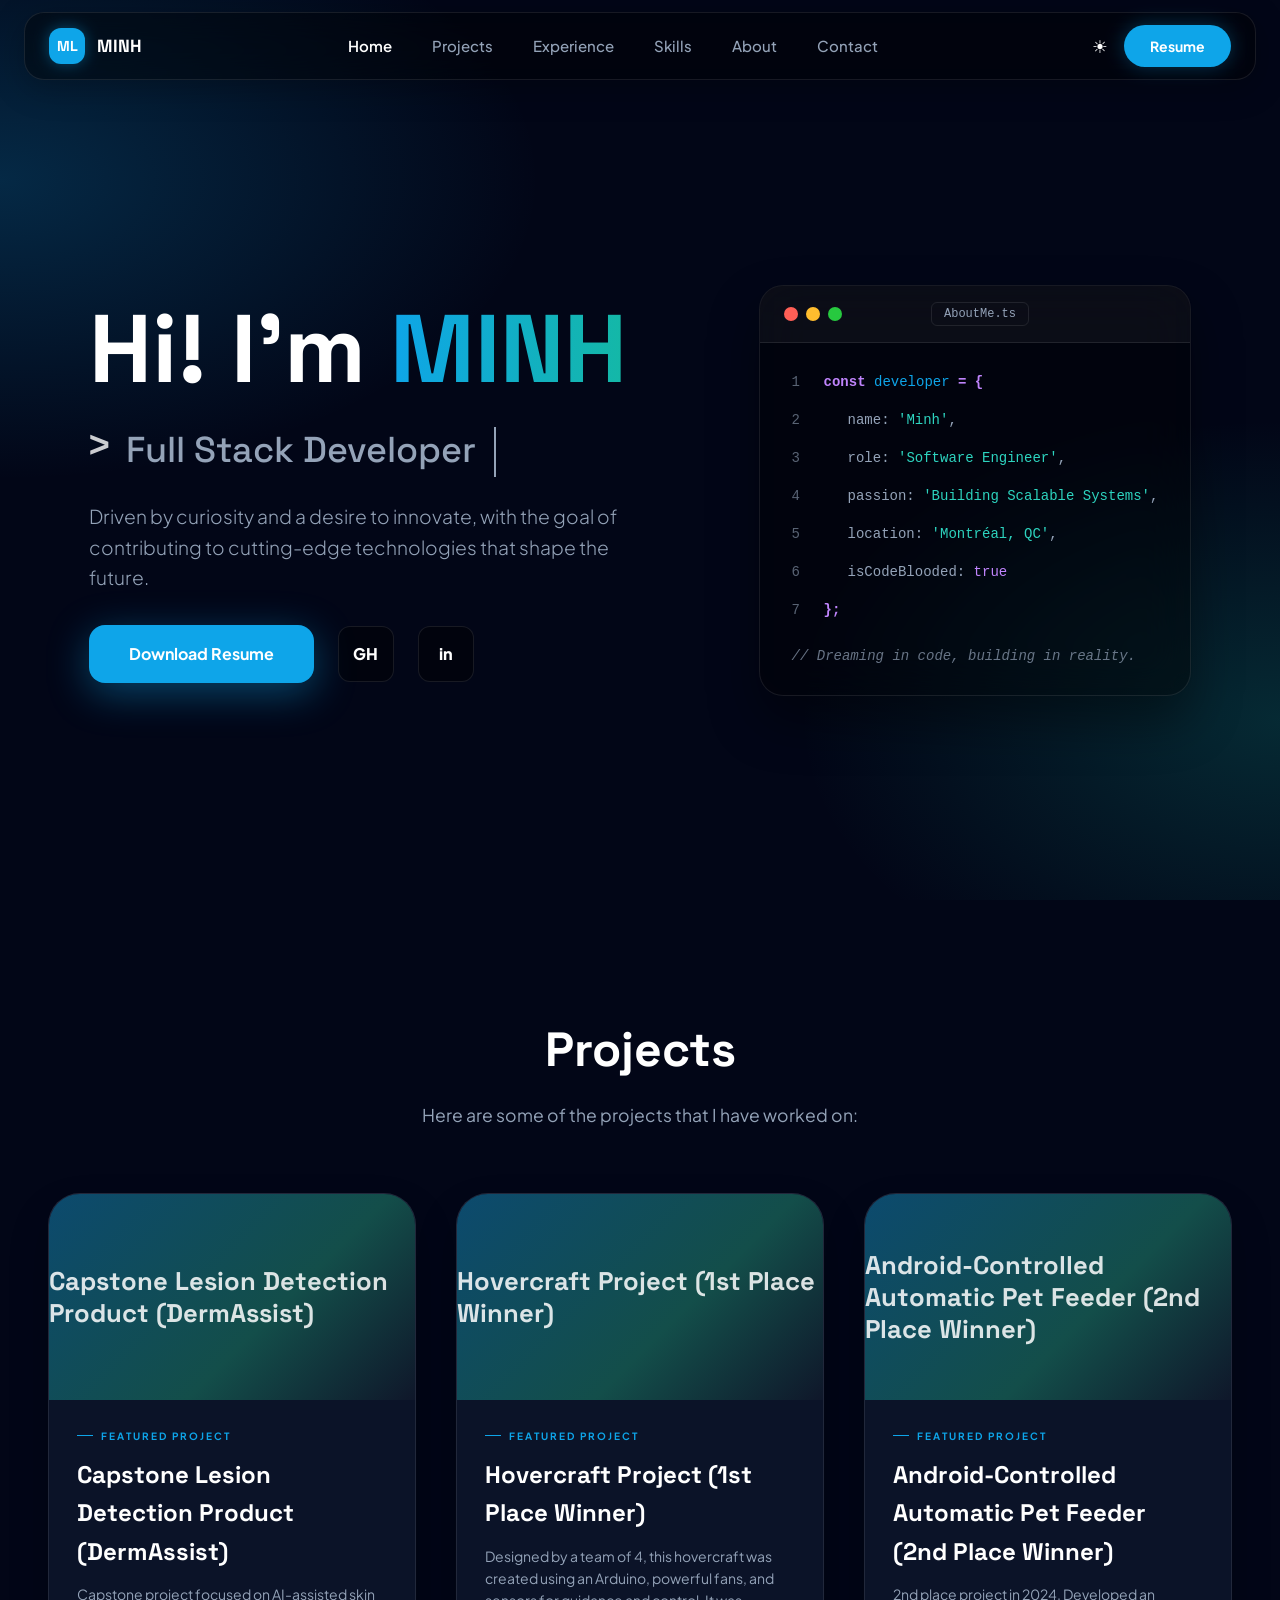
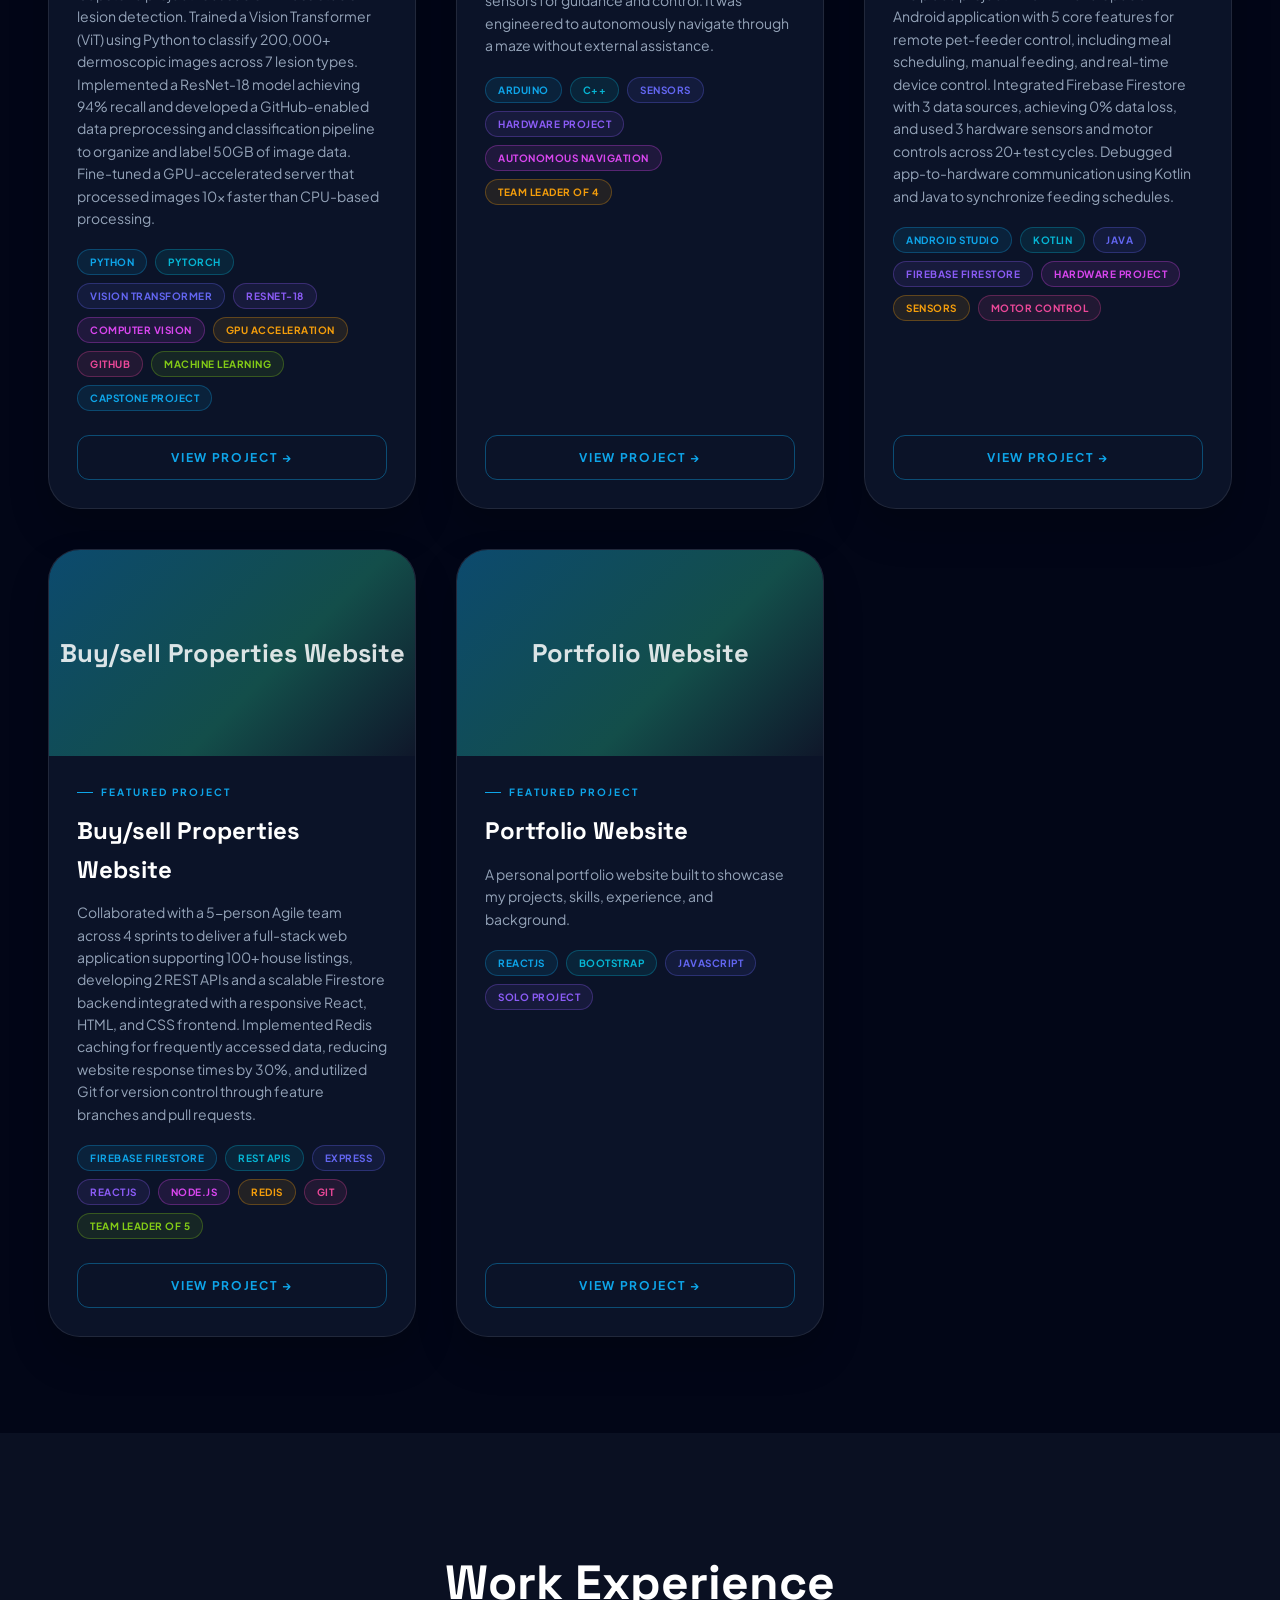
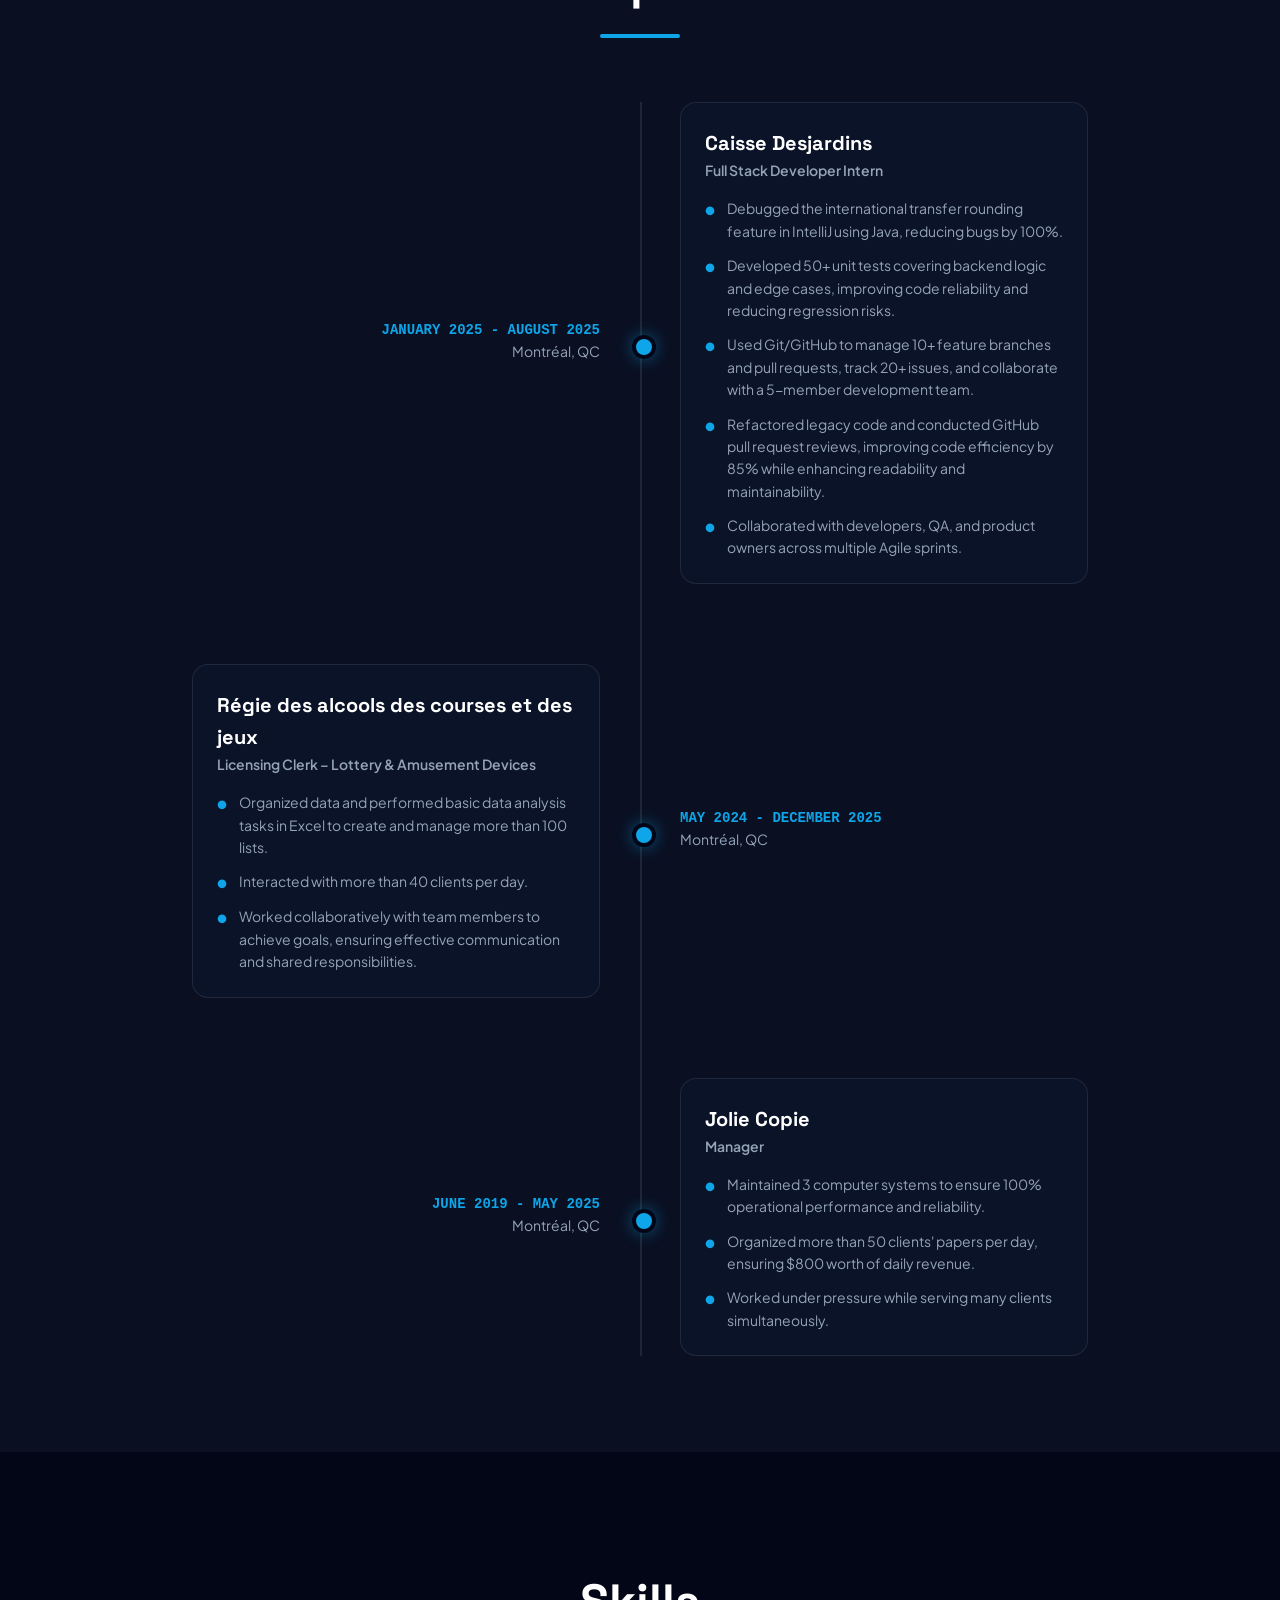
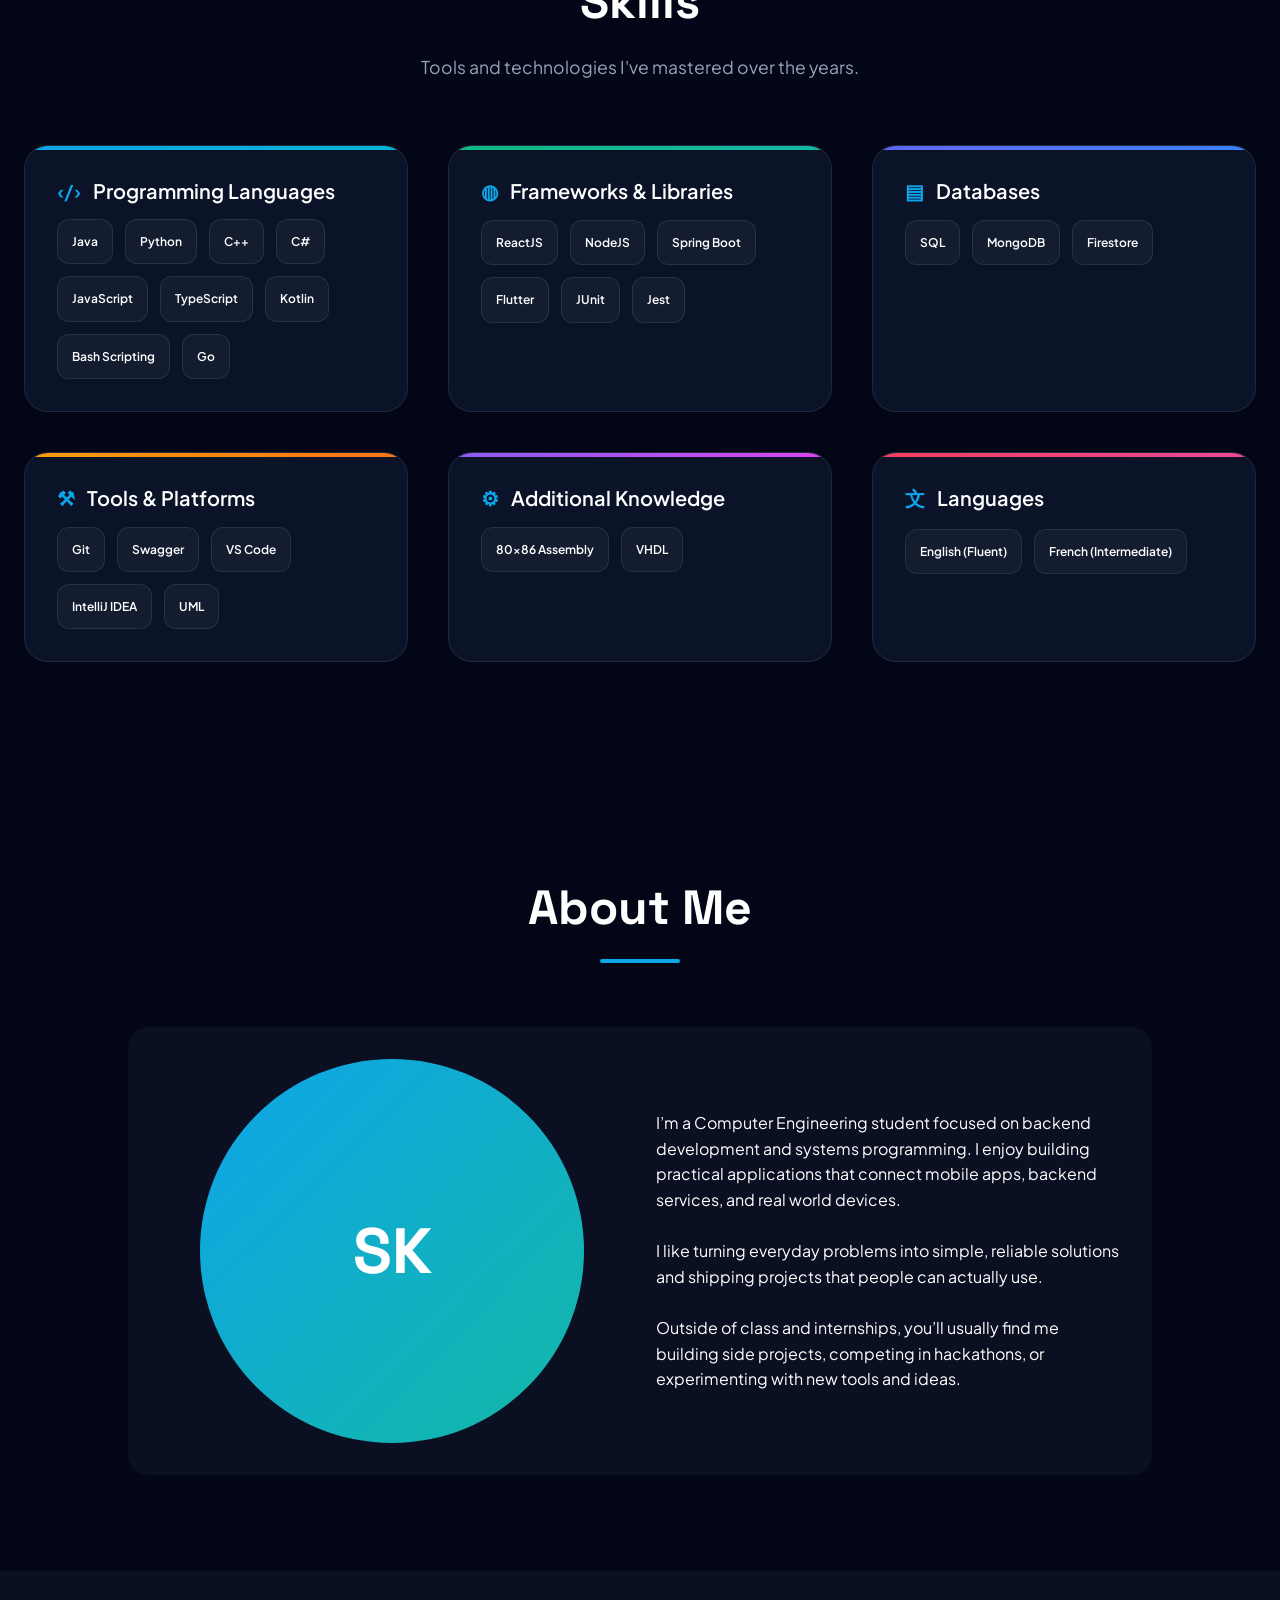
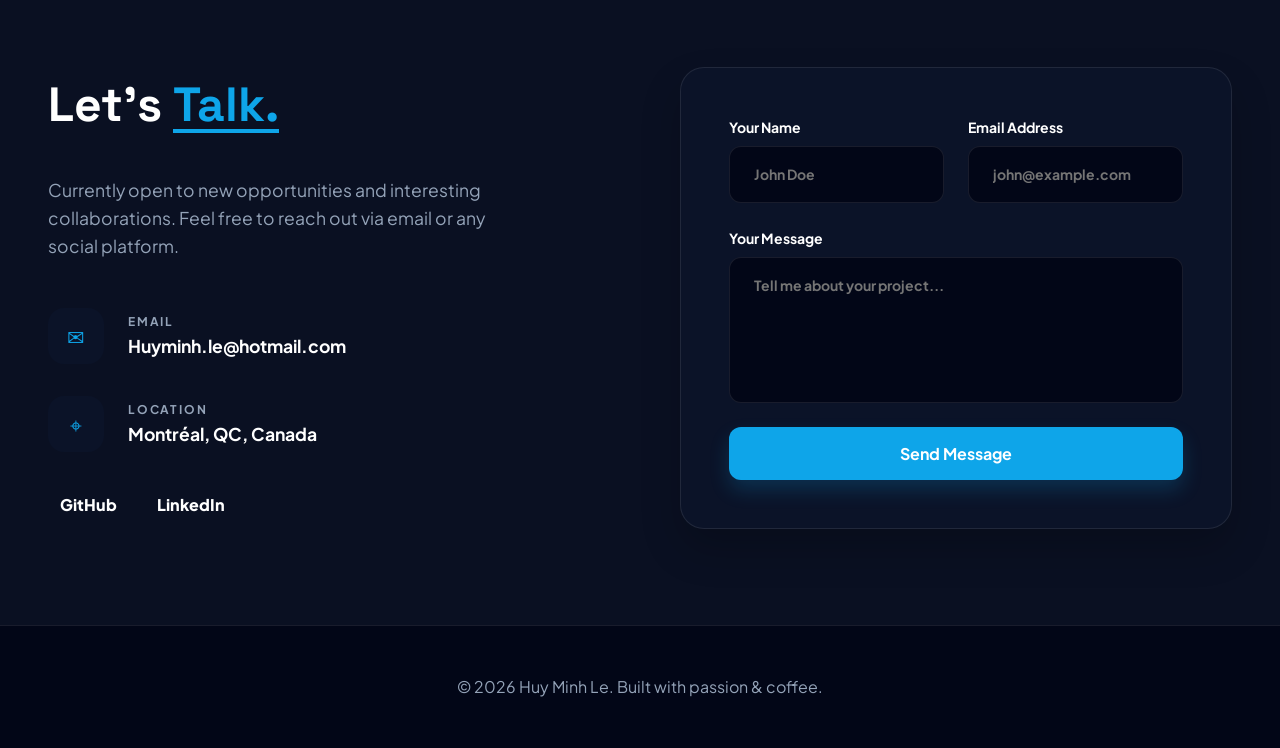
==== Minh_portfolio.html @ 2e0e3939 "real" ====
<!DOCTYPE html>
<html lang="en" class="dark">
<head>
    <meta charset="utf-8">
    <meta name="viewport" content="width=device-width, initial-scale=1">
    <meta name="theme-color" content="#000000">
    <meta name="description" content="Huy Minh Le's portfolio showcasing expertise in ReactJS, cloud applications, and innovative software projects.">
    <title>Huy Minh Le</title>

    <link rel="preconnect" href="https://fonts.googleapis.com">
    <link rel="preconnect" href="https://fonts.gstatic.com" crossorigin>
    <link
        rel="stylesheet"
        href="https://fonts.googleapis.com/css2?family=Plus+Jakarta+Sans:wght@300;400;500;600;700;800&family=Space+Grotesk:wght@500;700&display=swap"
    >

    <link rel="stylesheet" href="css/style.css">
</head>

<body>

    <!-- ==================== NAVIGATION ==================== -->
    <nav>
        <div class="nb">
            <div class="nr">
                <a href="#home" class="logo">
                    <i>ML</i>
                    <span>MINH</span>
                </a>

                <div class="links" id="lk"></div>

                <div class="nrr">
                    <button class="ib" id="th" aria-label="Toggle Theme">☀</button>
                    <a class="pill" href="#">Resume</a>
                    <button class="ib" id="burger" aria-label="Menu">☰</button>
                </div>
            </div>

            <div id="mm"></div>
        </div>
    </nav>

    <!-- ==================== HOME ==================== -->
    <section id="home">
        <div class="wrap hg">
            <div>
                <h1>
                    Hi! I'm <span class="gt">MINH</span>
                </h1>

                <div class="typ">
                    <b>&gt;</b>
                    <span id="ty"></span>
                    <span class="cur"></span>
                </div>

                <p class="lead">
                    Driven by curiosity and a desire to innovate, with the goal of
                    contributing to cutting-edge technologies that shape the future.
                </p>

                <div class="acts">
                    <a class="btn" href="#">Download Resume</a>

                    <div class="so">
                        <a
                            href="https://github.com/minhking22"
                            target="_blank"
                            rel="noopener noreferrer"
                            aria-label="GitHub"
                        >GH</a>

                        <a
                            href="www.linkedin.com/in/minh-le-22b418262"
                            target="_blank"
                            rel="noopener noreferrer"
                            aria-label="LinkedIn"
                        >in</a>
                    </div>
                </div>
            </div>

            <div class="code">
                <div class="ch">
                    <div class="dots">
                        <i></i>
                        <i></i>
                        <i></i>
                    </div>

                    <span class="fn">AboutMe.ts</span>
                    <span class="ch-spacer"></span>
                </div>

                <div class="cb">
                    <div class="ln">
                        <s>1</s>
                        <span>
                            <span class="k">const</span>
                            <span class="v">developer</span>
                            <span class="k">= {</span>
                        </span>
                    </div>

                    <div class="ln">
                        <s>2</s>
                        <span class="indent">
                            name: <span class="s">'Minh'</span>,
                        </span>
                    </div>

                    <div class="ln">
                        <s>3</s>
                        <span class="indent">
                            role: <span class="s">'Software Engineer'</span>,
                        </span>
                    </div>

                    <div class="ln">
                        <s>4</s>
                        <span class="indent">
                            passion: <span class="s">'Building Scalable Systems'</span>,
                        </span>
                    </div>

                    <div class="ln">
                        <s>5</s>
                        <span class="indent">
                            location: <span class="s">'Montréal, QC'</span>,
                        </span>
                    </div>

                    <div class="ln">
                        <s>6</s>
                        <span class="indent">
                            isCodeBlooded:
                            <span class="k regular">true</span>
                        </span>
                    </div>

                    <div class="ln">
                        <s>7</s>
                        <span class="k">};</span>
                    </div>

                    <div class="code-comment">
                        // Dreaming in code, building in reality.
                    </div>
                </div>
            </div>
        </div>
    </section>

    <!-- ==================== PROJECTS ==================== -->
    <section id="projects">
    <div class="wrap projects-wrap">
        <div class="hd">
            <h2>Projects</h2>
            <p>
                Here are some of the projects that I have worked on:
            </p>
        </div>

        <div class="grid3" id="feat"></div>
    </div>
</section>

    <!-- ==================== EXPERIENCE ==================== -->
    <section id="experience">
        <div class="experience-wrap">
            <div class="hd">
                <h2>Work Experience</h2>
                <div class="bar"></div>
            </div>

            <div class="tl" id="tl"></div>
        </div>
    </section>

    <!-- ==================== SKILLS ==================== -->
    <section id="skills">
        <div class="hd">
            <h2>Skills</h2>
            <p>Tools and technologies I've mastered over the years.</p>
        </div>

        <div class="sg" id="sg"></div>
    </section>

    <!-- ==================== ABOUT ==================== -->
    <section id="about" class="about-section">
        <div class="hd about-heading">
            <h2>About Me</h2>
            <div class="bar"></div>
        </div>

        <div class="ab">
            <div class="ph">
                <div>SK</div>
            </div>

            <p>
                I’m a Computer Engineering student focused on backend development
                and systems programming. I enjoy building practical applications
                that connect mobile apps, backend services, and real world devices.
                <br><br>
                I like turning everyday problems into simple, reliable solutions
                and shipping projects that people can actually use.
                <br><br>
                Outside of class and internships, you’ll usually find me building
                side projects, competing in hackathons, or experimenting with new
                tools and ideas.
            </p>
        </div>
    </section>

    <!-- ==================== CONTACT ==================== -->
    <section id="contact">
        <div class="wrap cg">
            <div>
                <h2>Let's <u>Talk.</u></h2>

                <p class="contact-intro">
                    Currently open to new opportunities and interesting collaborations.
                    Feel free to reach out via email or any social platform.
                </p>

                <div class="ci">
                    <i>✉</i>
                    <div>
                        <small>Email</small>
                        <b>Huyminh.le@hotmail.com</b>
                    </div>
                </div>

                <div class="ci">
                    <i>⌖</i>
                    <div>
                        <small>Location</small>
                        <b>Montréal, QC, Canada</b>
                    </div>
                </div>

                <div class="social-text">
                    <a
                        href="https://github.com/minhking22"
                        target="_blank"
                        rel="noopener noreferrer"
                    >GitHub</a>

                    <a
                        href="https://www.linkedin.com/in/minh-le-22b418262"
                        target="_blank"
                        rel="noopener noreferrer"
                    >LinkedIn</a>
                </div>
            </div>

            <form id="contact-form">
                <div class="fr">
                    <label>
                        Your Name
                        <input required placeholder="John Doe">
                    </label>

                    <label>
                        Email Address
                        <input
                            type="email"
                            required
                            placeholder="john@example.com"
                        >
                    </label>
                </div>

                <label>
                    Your Message
                    <textarea
                        rows="5"
                        required
                        placeholder="Tell me about your project..."
                    ></textarea>
                </label>

                <button type="submit">Send Message</button>
            </form>
        </div>
    </section>

    <!-- ==================== FOOTER ==================== -->
    <footer>
        © 2026 Huy Minh Le. Built with passion &amp; coffee.
    </footer>

    <script src="js/script.js"></script>
</body>
</html>
---- css/style.css ----
:root {
    --bg: #f8fafc;
    --card: #ffffff;
    --alt: #f1f5f9;
    --fg: #0f172a;
    --mut: #475569;
    --line: rgba(15, 23, 42, 0.1);
    --p: #0ea5e9;
    --ph: #0284c7;
    --t: #14b8a6;
    --glass: rgba(255, 255, 255, 0.7);
}

.dark {
    --bg: #020617;
    --card: #0b1328;
    --alt: #0a1022;
    --fg: #ffffff;
    --mut: #94a3b8;
    --line: rgba(255, 255, 255, 0.09);
    --glass: rgba(0, 0, 0, 0.4);
}

/* ==================== GLOBAL ==================== */

* {
    box-sizing: border-box;
}

html {
    scroll-behavior: smooth;
}

body {
    margin: 0;
    background: var(--bg);
    color: var(--fg);
    font-family: "Plus Jakarta Sans", system-ui, sans-serif;
    line-height: 1.6;
}

a {
    color: inherit;
    text-decoration: none;
}

h1,
h2,
h3 {
    font-family: "Space Grotesk", sans-serif;
    margin: 0;
}

button,
input,
textarea {
    font-family: inherit;
}

.mono {
    font-family: ui-monospace, Menlo, monospace;
}

.wrap {
    max-width: 1280px;
    margin: 0 auto;
    padding: 0 24px;
}

/* ==================== NAVIGATION ==================== */

nav {
    position: fixed;
    top: 0;
    left: 0;
    right: 0;
    z-index: 50;
    padding: 12px 24px;
}

.nb {
    max-width: 1280px;
    margin: auto;
    background: var(--glass);
    backdrop-filter: blur(16px);
    border: 1px solid var(--line);
    border-radius: 20px;
    box-shadow: 0 8px 32px rgba(0, 0, 0, 0.25);
}

.nr {
    display: flex;
    align-items: center;
    justify-content: space-between;
    padding: 12px 24px;
}

.logo {
    display: flex;
    align-items: center;
    gap: 12px;
    font: 700 1.1rem "Space Grotesk";
}

.logo i {
    width: 36px;
    height: 36px;
    border-radius: 12px;
    background: var(--p);
    display: grid;
    place-items: center;
    color: #fff;
    font-style: normal;
    font-size: 0.9rem;
    box-shadow: 0 0 15px rgba(14, 165, 233, 0.4);
}

.links {
    display: flex;
    gap: 40px;
}

.links a {
    color: var(--mut);
    font-size: 15px;
    font-weight: 500;
    text-transform: capitalize;
    transition: 0.3s;
}

.links a:hover,
.links a.on {
    color: var(--fg);
}

.links a.on {
    font-weight: 600;
}

.nrr {
    display: flex;
    align-items: center;
    gap: 8px;
}

.ib {
    background: none;
    border: 0;
    color: var(--fg);
    font-size: 1.1rem;
    cursor: pointer;
    padding: 8px;
}

.pill {
    background: var(--p);
    color: #fff;
    padding: 10px 26px;
    border-radius: 99px;
    font-weight: 700;
    font-size: 14px;
    box-shadow: 0 0 20px rgba(14, 165, 233, 0.3);
    transition: 0.3s;
}

.pill:hover {
    background: var(--ph);
}

#burger {
    display: none;
}

#mm {
    display: none;
    flex-direction: column;
    align-items: center;
    gap: 20px;
    padding: 20px;
    border-top: 1px solid var(--line);
}

#mm.open {
    display: flex;
}

#mm a {
    color: var(--mut);
}

/* ==================== HOME ==================== */

#home {
    min-height: 100vh;
    display: flex;
    align-items: center;
    position: relative;
    overflow: hidden;
    padding: 0 24px;
    background:
        radial-gradient(
            900px 500px at 0% 20%,
            rgba(14, 165, 233, 0.22),
            transparent 60%
        ),
        radial-gradient(
            800px 500px at 100% 80%,
            rgba(20, 184, 166, 0.2),
            transparent 60%
        );
}

.hg {
    display: grid;
    grid-template-columns: 7fr 5fr;
    gap: 64px;
    align-items: center;
    padding-top: 80px;
}

h1 {
    font-size: clamp(3.5rem, 8vw, 6rem);
    font-weight: 800;
    line-height: 1.1;
    margin-bottom: 24px;
}

.gt {
    background: linear-gradient(90deg, #0ea5e9, #14b8a6);
    -webkit-background-clip: text;
    background-clip: text;
    color: transparent;
}

.typ {
    font: 500 clamp(1.5rem, 3.5vw, 2.25rem) "Space Grotesk";
    color: var(--mut);
    display: flex;
    gap: 16px;
    min-height: 50px;
}

.typ b {
    color: var(--fg);
    opacity: 0.8;
    font-family: ui-monospace, monospace;
}

.cur {
    border-right: 2px solid var(--mut);
    margin-left: 2px;
    animation: bl 1s steps(1) infinite;
}

@keyframes bl {
    50% {
        border-color: transparent;
    }
}

.lead {
    font-size: 1.2rem;
    font-weight: 300;
    color: var(--mut);
    max-width: 36rem;
    margin: 24px 0 32px;
}

.acts {
    display: flex;
    align-items: center;
    flex-wrap: wrap;
    gap: 24px;
}

.btn {
    background: var(--p);
    color: #fff;
    padding: 16px 40px;
    border-radius: 16px;
    font-weight: 700;
    box-shadow: 0 10px 40px rgba(14, 165, 233, 0.4);
    transition: 0.3s;
}

.btn:hover {
    transform: translateY(-4px);
}

.so {
    display: flex;
    gap: 24px;
}

.so a {
    width: 56px;
    height: 56px;
    display: grid;
    place-items: center;
    border: 1px solid var(--line);
    background: var(--glass);
    border-radius: 12px;
    font-weight: 800;
    transition: 0.3s;
}

.so a:hover {
    background: rgba(14, 165, 233, 0.25);
    transform: scale(1.1);
}

/* ==================== CODE CARD ==================== */

.code {
    border: 1px solid var(--line);
    border-radius: 24px;
    background: var(--glass);
    backdrop-filter: blur(24px);
    overflow: hidden;
    animation: fl 6s ease-in-out infinite;
    box-shadow: 0 25px 50px rgba(0, 0, 0, 0.4);
}

@keyframes fl {
    50% {
        transform: translateY(-14px);
    }
}

.ch {
    display: flex;
    align-items: center;
    justify-content: space-between;
    padding: 16px 24px;
    border-bottom: 1px solid var(--line);
    background: rgba(255, 255, 255, 0.04);
}

.dots {
    display: flex;
    gap: 8px;
}

.dots i {
    width: 14px;
    height: 14px;
    border-radius: 50%;
}

.dots i:nth-child(1) {
    background: #ff5f56;
}

.dots i:nth-child(2) {
    background: #ffbd2e;
}

.dots i:nth-child(3) {
    background: #27c93f;
}

.fn {
    font: 12px ui-monospace, monospace;
    color: var(--mut);
    padding: 4px 12px;
    border: 1px solid var(--line);
    border-radius: 6px;
}

.ch-spacer {
    width: 48px;
}

.cb {
    padding: 32px;
    font: 14px/1 ui-monospace, Menlo, monospace;
}

.ln {
    display: flex;
    gap: 16px;
    margin-bottom: 24px;
    color: var(--mut);
}

.ln s {
    width: 16px;
    text-decoration: none;
    opacity: 0.6;
}

.indent {
    padding-left: 24px;
}

.k {
    color: #c084fc;
    font-weight: 700;
}

.k.regular {
    font-weight: 400;
}

.s {
    color: #2dd4bf;
}

.v {
    color: var(--p);
}

.code-comment {
    margin-top: 32px;
    font-style: italic;
    color: var(--mut);
    opacity: 0.7;
}

/* ==================== SECTIONS ==================== */

section {
    padding: 96px 24px;
}

.hd {
    text-align: center;
    margin-bottom: 64px;
}

.hd h2 {
    font-size: clamp(2.2rem, 5vw, 3rem);
    font-weight: 800;
    padding-top: 16px;
    margin-bottom: 12px;
}

.hd p {
    color: var(--mut);
    font-size: 1.1rem;
    max-width: 42rem;
    margin: auto;
}

.bar {
    width: 80px;
    height: 4px;
    background: var(--p);
    border-radius: 9px;
    margin: auto;
}

/* ==================== PROJECTS ==================== */

.projects-wrap {
    max-width: none;
}

.grid3 {
    display: grid;
    grid-template-columns: repeat(3, 1fr);
    gap: 40px;
}

.pc {
    display: flex;
    flex-direction: column;
    border: 1px solid var(--line);
    border-radius: 2rem;
    overflow: hidden;
    background: var(--card);
    box-shadow: 0 20px 40px rgba(0, 0, 0, 0.2);
    transition: 0.3s;
}

.pc:hover {
    transform: translateY(-8px);
    border-color: rgba(14, 165, 233, 0.5);
}

.pi {
    aspect-ratio: 16 / 9;
    display: grid;
    place-items: center;
    font: 700 1.6rem "Space Grotesk";
    color: rgba(255, 255, 255, 0.85);
    background: linear-gradient(
        135deg,
        #0c4a6e,
        #134e4a 60%,
        #0f172a
    );
}

.pb {
    padding: 28px;
    display: flex;
    flex-direction: column;
    flex: 1;
}

.fe {
    display: flex;
    align-items: center;
    gap: 8px;
    font-size: 10px;
    font-weight: 700;
    letter-spacing: 0.2em;
    text-transform: uppercase;
    color: var(--p);
    margin-bottom: 12px;
}

.fe::before {
    content: "";
    width: 16px;
    height: 1px;
    background: var(--p);
}

.pc h3 {
    font-size: 1.5rem;
    font-weight: 700;
    margin-bottom: 12px;
    transition: 0.3s;
}

.pc:hover h3 {
    color: var(--p);
}

.pc p {
    margin: 0;
    color: var(--mut);
    font-size: 0.875rem;
}

.tags {
    display: flex;
    flex-wrap: wrap;
    gap: 8px;
    padding-top: 20px;
}

.tg {
    padding: 4px 12px;
    font-size: 10px;
    font-weight: 700;
    text-transform: uppercase;
    letter-spacing: 0.05em;
    border-radius: 99px;
    border: 1px solid rgba(var(--c), 0.3);
    background: rgba(var(--c), 0.1);
    color: rgb(var(--c));
}

.vp {
    margin-top: auto;
}

.vp a {
    display: block;
    text-align: center;
    margin-top: 24px;
    padding: 12px;
    border: 1px solid rgba(14, 165, 233, 0.4);
    border-radius: 12px;
    color: var(--p);
    font-size: 12px;
    font-weight: 700;
    letter-spacing: 0.14em;
    text-transform: uppercase;
    transition: 0.3s;
}

.vp a:hover {
    background: rgba(14, 165, 233, 0.1);
    box-shadow: 0 0 18px rgba(14, 165, 233, 0.22);
}

.add {
    margin: 64px auto 0;
    max-width: 1240px;
    padding: 48px 32px;
    border: 1px solid var(--line);
    border-radius: 24px;
    background: var(--alt);
}

.add > p {
    font-size: 12px;
    font-weight: 700;
    letter-spacing: 0.2em;
    text-transform: uppercase;
    color: var(--mut);
    margin: 0 0 24px;
}

.add .grid3 {
    gap: 20px;
}

.add .pi {
    aspect-ratio: 4 / 3;
    font-size: 1.1rem;
}

.add .pb {
    padding: 20px;
}

.add .pc h3 {
    font-size: 1.25rem;
}

.add .tags {
    padding-top: 16px;
}

/* ==================== EXPERIENCE ==================== */

#experience {
    background: var(--alt);
}

.experience-wrap {
    max-width: 896px;
    margin: auto;
}

.tl {
    position: relative;
    max-width: 896px;
    margin: auto;
}

.tl::before {
    content: "";
    position: absolute;
    left: 50%;
    top: 0;
    bottom: 0;
    width: 2px;
    background: var(--line);
}

.it {
    position: relative;
    display: grid;
    grid-template-columns: 1fr 1fr;
    gap: 80px;
    align-items: center;
    margin-bottom: 80px;
}

.it:last-child {
    margin-bottom: 0;
}

.it:nth-child(even) .dt {
    order: 2;
    text-align: left;
}

.it .dt {
    text-align: right;
}

.it::before {
    content: "";
    position: absolute;
    left: 50%;
    top: 50%;
    width: 16px;
    height: 16px;
    margin: -8px;
    border-radius: 50%;
    background: var(--p);
    border: 4px solid var(--bg);
    box-shadow: 0 0 15px rgba(14, 165, 233, 0.45);
    z-index: 2;
}

.dt b {
    display: block;
    font: 700 0.875rem ui-monospace, monospace;
    color: var(--p);
    text-transform: uppercase;
}

.dt span {
    color: var(--mut);
    font-size: 0.875rem;
}

.jc {
    padding: 24px;
    border: 1px solid var(--line);
    border-radius: 16px;
    background: var(--card);
    transition: 0.3s;
}

.jc:hover {
    border-color: rgba(14, 165, 233, 0.4);
}

.jc h3 {
    font-size: 1.25rem;
    font-weight: 700;
}

.jc em {
    display: block;
    font-style: normal;
    color: var(--mut);
    font-weight: 600;
    font-size: 0.875rem;
    margin-bottom: 16px;
}

.jc ul {
    list-style: none;
    padding: 0;
    margin: 0;
    display: grid;
    gap: 12px;
    color: var(--mut);
    font-size: 0.875rem;
}

.jc li {
    display: flex;
    gap: 12px;
}

.jc li::before {
    content: "●";
    color: var(--p);
    font-size: 0.7rem;
    margin-top: 5px;
}

/* ==================== SKILLS ==================== */

.sg {
    max-width: 1280px;
    margin: auto;
    display: grid;
    grid-template-columns: repeat(3, 1fr);
    gap: 40px;
}

.sk {
    position: relative;
    overflow: hidden;
    padding: 32px;
    border: 1px solid var(--line);
    border-radius: 24px;
    background: var(--card);
    transition: 0.3s;
}

.sk:hover {
    transform: scale(1.03);
    border-color: rgba(14, 165, 233, 0.4);
    box-shadow: 0 14px 34px rgba(14, 165, 233, 0.25);
}

.sk::before {
    content: "";
    position: absolute;
    left: 0;
    top: 0;
    height: 4px;
    width: 100%;
    background: linear-gradient(90deg, var(--a), var(--b));
}

.sk h3 {
    font: 600 1.25rem "Plus Jakarta Sans";
    margin-bottom: 16px;
    color: var(--fg);
}

.sk h3 i {
    color: var(--p);
    font-style: normal;
    margin-right: 8px;
}

.ch2 {
    display: flex;
    flex-wrap: wrap;
    gap: 12px;
}

.ch2 span {
    padding: 12px 14px;
    border: 1px solid var(--line);
    border-radius: 12px;
    font-size: 12px;
    font-weight: 600;
    background: rgba(255, 255, 255, 0.04);
}

/* ==================== ABOUT ==================== */

.about-section {
    padding-top: 0;
}

.about-heading {
    margin-top: 96px;
}

.ab {
    display: flex;
    align-items: center;
    gap: 32px;
    max-width: 1024px;
    margin: 0 auto;
    padding: 32px;
    background: var(--alt);
    border-radius: 20px;
}

.ab .ph {
    flex: 1;
    display: grid;
    place-items: center;
}

.ab .ph div {
    width: 100%;
    max-width: 24rem;
    aspect-ratio: 1;
    border-radius: 50%;
    background: linear-gradient(135deg, #0ea5e9, #14b8a6);
    display: grid;
    place-items: center;
    font: 800 4rem "Space Grotesk";
    color: #fff;
}

.ab p {
    flex: 1;
    margin: 0;
}

/* ==================== CONTACT ==================== */

#contact {
    background: var(--alt);
}

.cg {
    display: grid;
    grid-template-columns: 1fr 1fr;
    gap: 80px;
}

.cg h2 {
    font-size: 3rem;
    font-weight: 800;
    margin-bottom: 32px;
}

.cg h2 u {
    color: var(--p);
    text-decoration-thickness: 4px;
    text-underline-offset: 8px;
}

.contact-intro {
    color: var(--mut);
    font-size: 1.1rem;
    max-width: 28rem;
    margin: 0 0 48px;
}

.ci {
    display: flex;
    align-items: center;
    gap: 24px;
    margin-bottom: 32px;
}

.ci i {
    width: 56px;
    height: 56px;
    border-radius: 16px;
    background: var(--card);
    display: grid;
    place-items: center;
    color: var(--p);
    font-style: normal;
    font-size: 1.3rem;
}

.ci small {
    display: block;
    font-size: 12px;
    font-weight: 700;
    color: var(--mut);
    letter-spacing: 0.15em;
    text-transform: uppercase;
}

.ci b {
    font-size: 1.1rem;
}

.social-text {
    display: flex;
    gap: 16px;
}

.social-text a {
    padding: 8px 12px;
    font-weight: 800;
}

.social-text a:hover {
    color: var(--p);
}

/* ==================== CONTACT FORM ==================== */

form {
    padding: 48px;
    border: 1px solid var(--line);
    border-radius: 24px;
    background: var(--card);
    display: grid;
    gap: 24px;
    box-shadow: 0 20px 40px rgba(0, 0, 0, 0.2);
}

.fr {
    display: grid;
    grid-template-columns: 1fr 1fr;
    gap: 24px;
}

label {
    font-size: 0.875rem;
    font-weight: 700;
    display: grid;
    gap: 8px;
}

input,
textarea {
    width: 100%;
    padding: 16px 24px;
    background: var(--bg);
    color: var(--fg);
    border: 1px solid var(--line);
    border-radius: 12px;
    font: inherit;
    outline: none;
    resize: none;
}

input:focus,
textarea:focus {
    box-shadow: 0 0 0 2px var(--p);
}

form button {
    padding: 16px;
    background: var(--p);
    color: #fff;
    border: 0;
    border-radius: 12px;
    font: 700 1rem "Plus Jakarta Sans";
    cursor: pointer;
    box-shadow: 0 10px 20px rgba(14, 165, 233, 0.2);
    transition: 0.3s;
}

form button:hover {
    transform: translateY(-2px);
}

/* ==================== FOOTER ==================== */

footer {
    padding: 48px 24px;
    border-top: 1px solid var(--line);
    text-align: center;
    color: var(--mut);
}

/* ==================== TABLET ==================== */

@media (max-width: 1023px) {
    .hg {
        grid-template-columns: 1fr;
    }

    .code {
        display: none;
    }

    .grid3,
    .sg {
        grid-template-columns: repeat(2, 1fr);
    }

    .cg {
        grid-template-columns: 1fr;
        gap: 48px;
    }
}

/* ==================== MOBILE NAV ==================== */

@media (max-width: 900px) {
    .links {
        display: none;
    }

    #burger {
        display: block;
    }
}

/* ==================== MOBILE ==================== */

@media (max-width: 767px) {
    .grid3,
    .sg {
        grid-template-columns: 1fr;
    }

    .tl {
        padding-left: 32px;
    }

    .tl::before {
        left: 0;
    }

    .it {
        display: block;
    }

    .it::before {
        left: 0;
        margin-left: -39px;
    }

    .it .dt,
    .it:nth-child(even) .dt {
        text-align: left;
        margin-bottom: 12px;
    }

    .ab {
        flex-direction: column;
    }

    .fr {
        grid-template-columns: 1fr;
    }

    form {
        padding: 24px;
    }

    .add {
        padding: 24px 16px;
    }

    .cg h2 {
        font-size: 2.5rem;
    }

    .ci b {
        font-size: 0.95rem;
    }
}
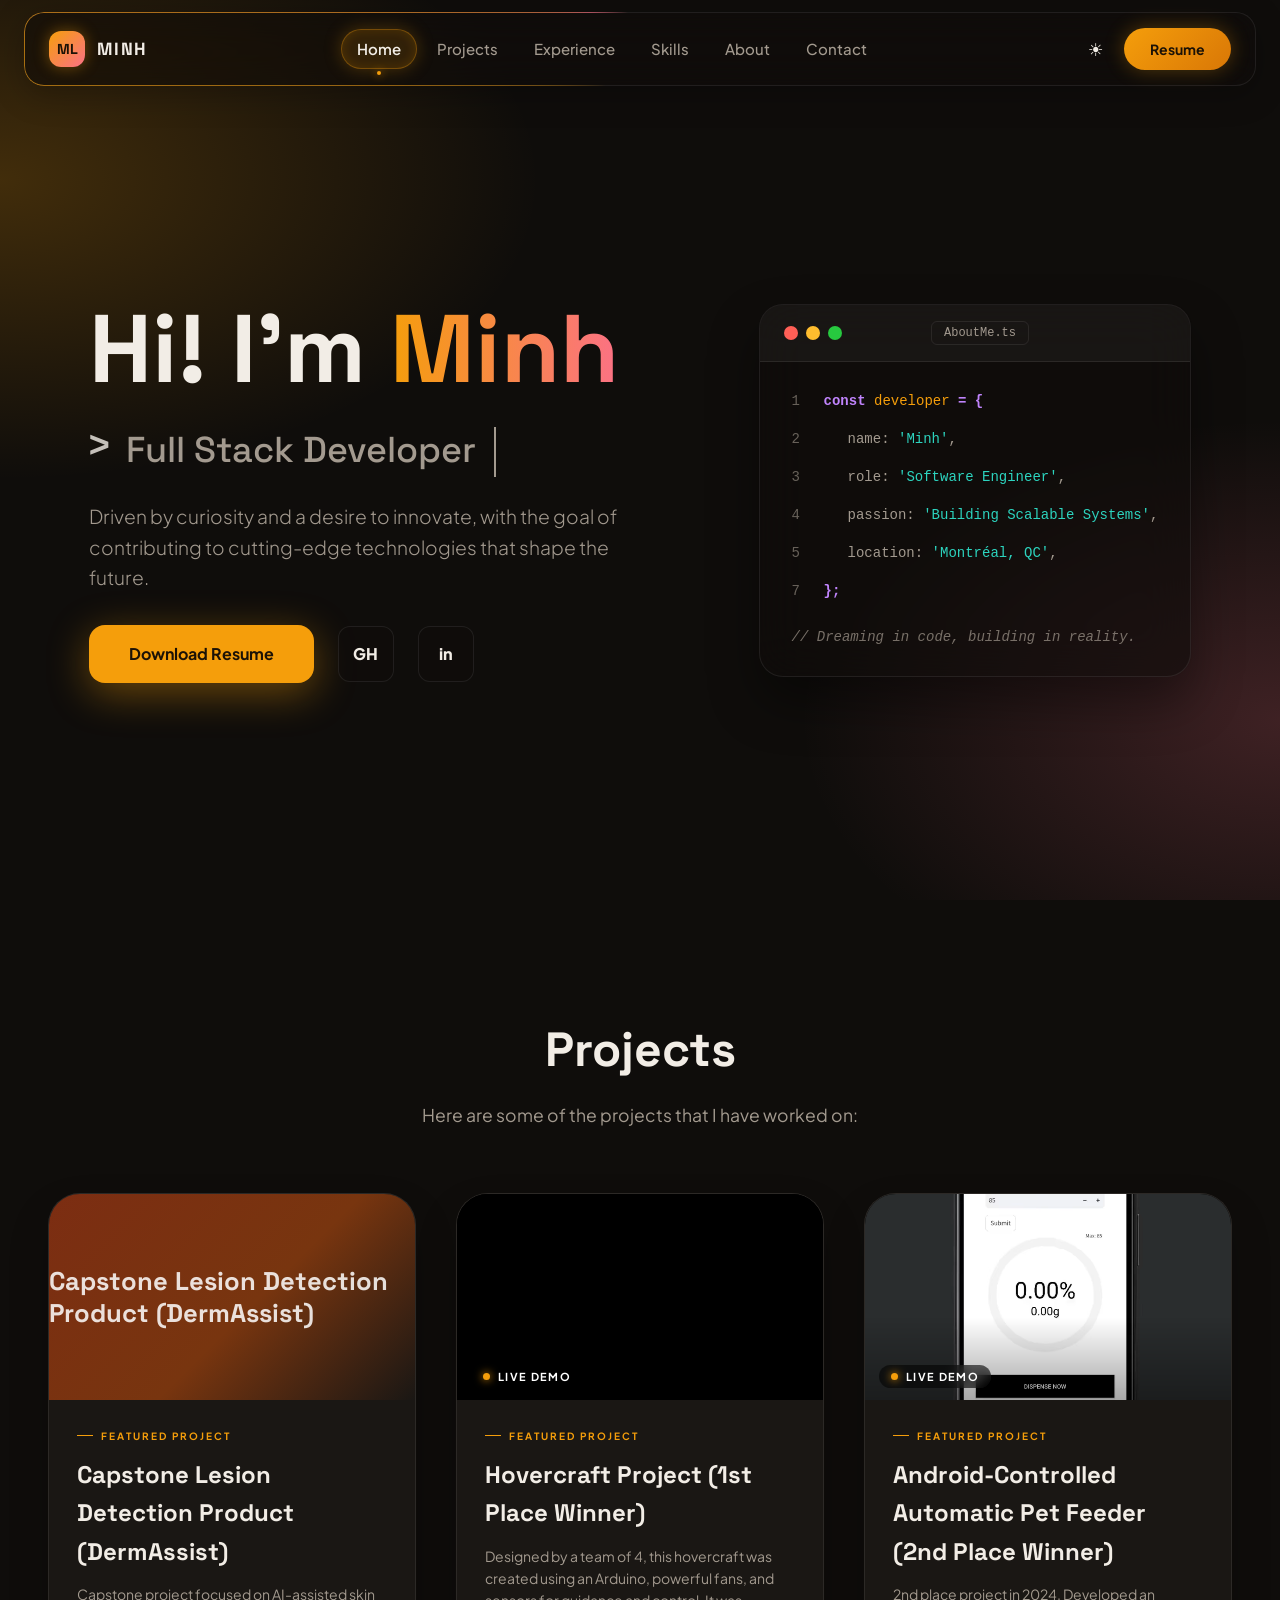
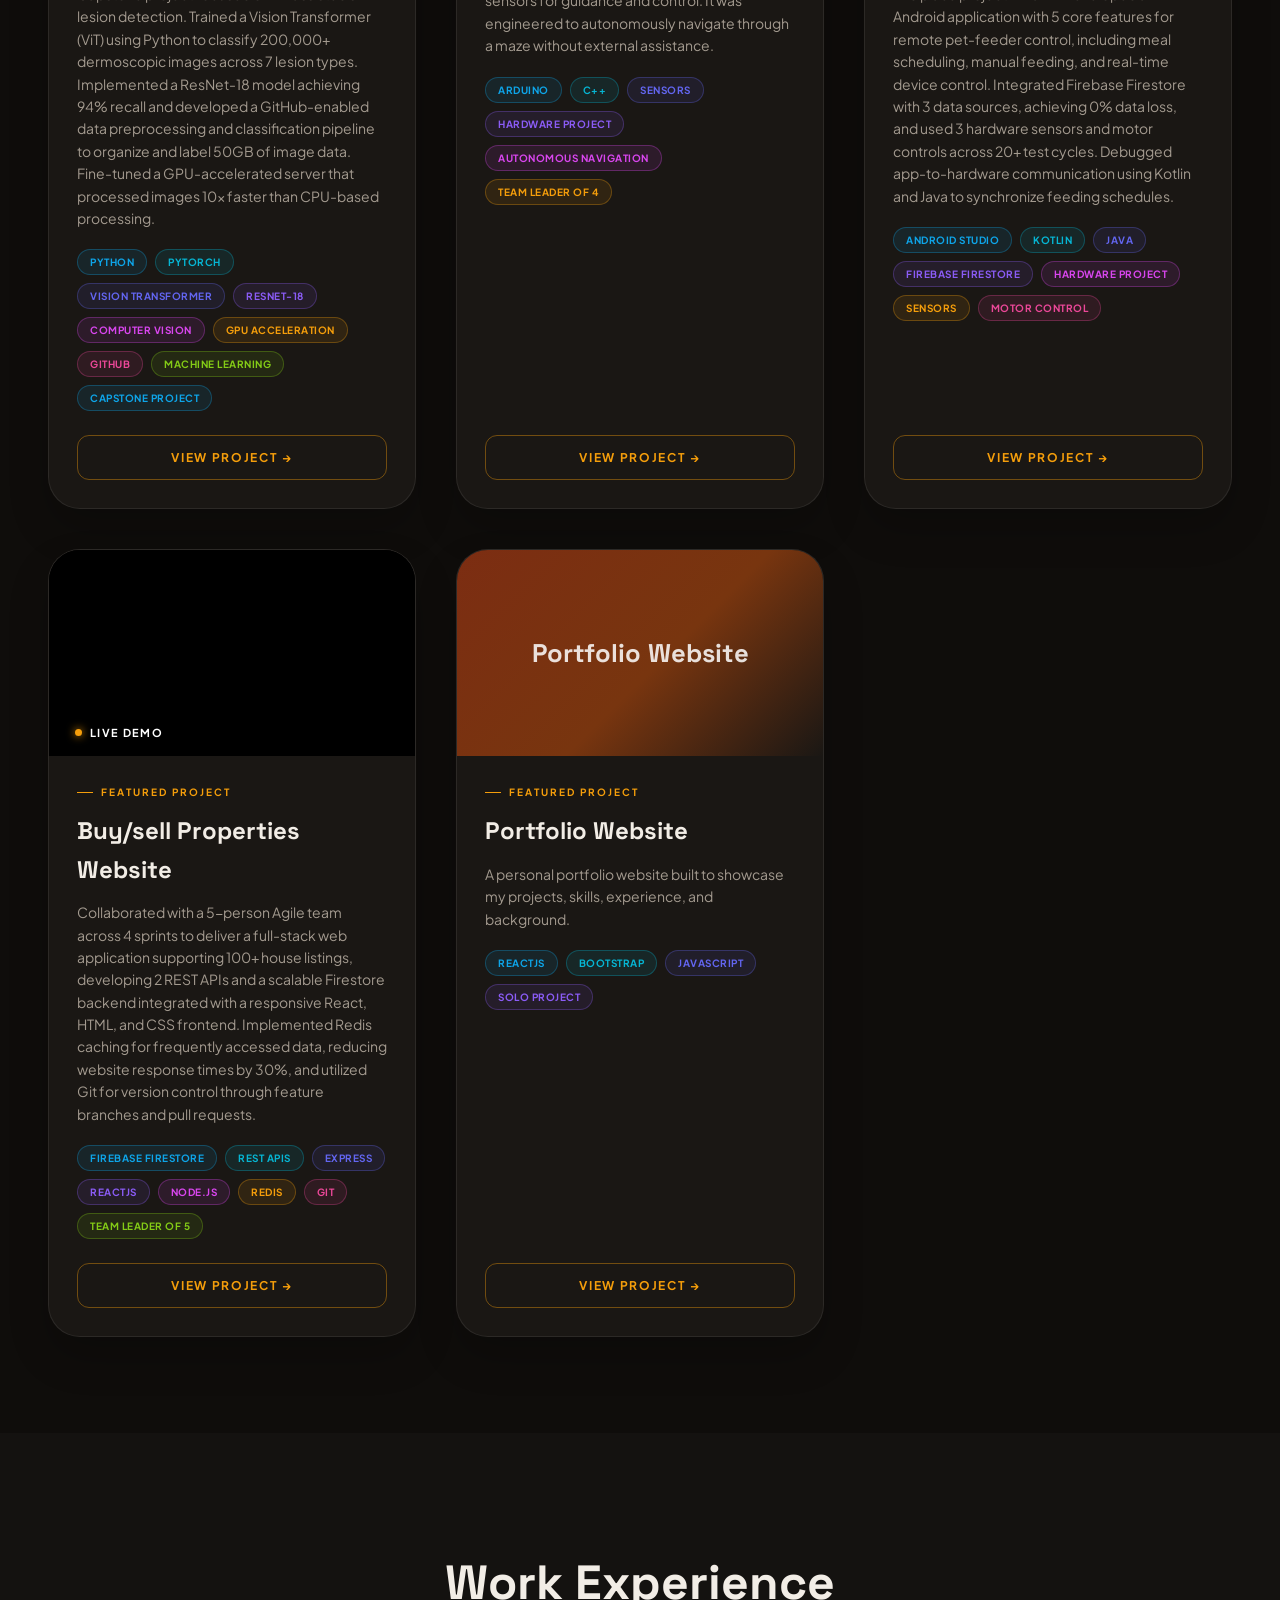
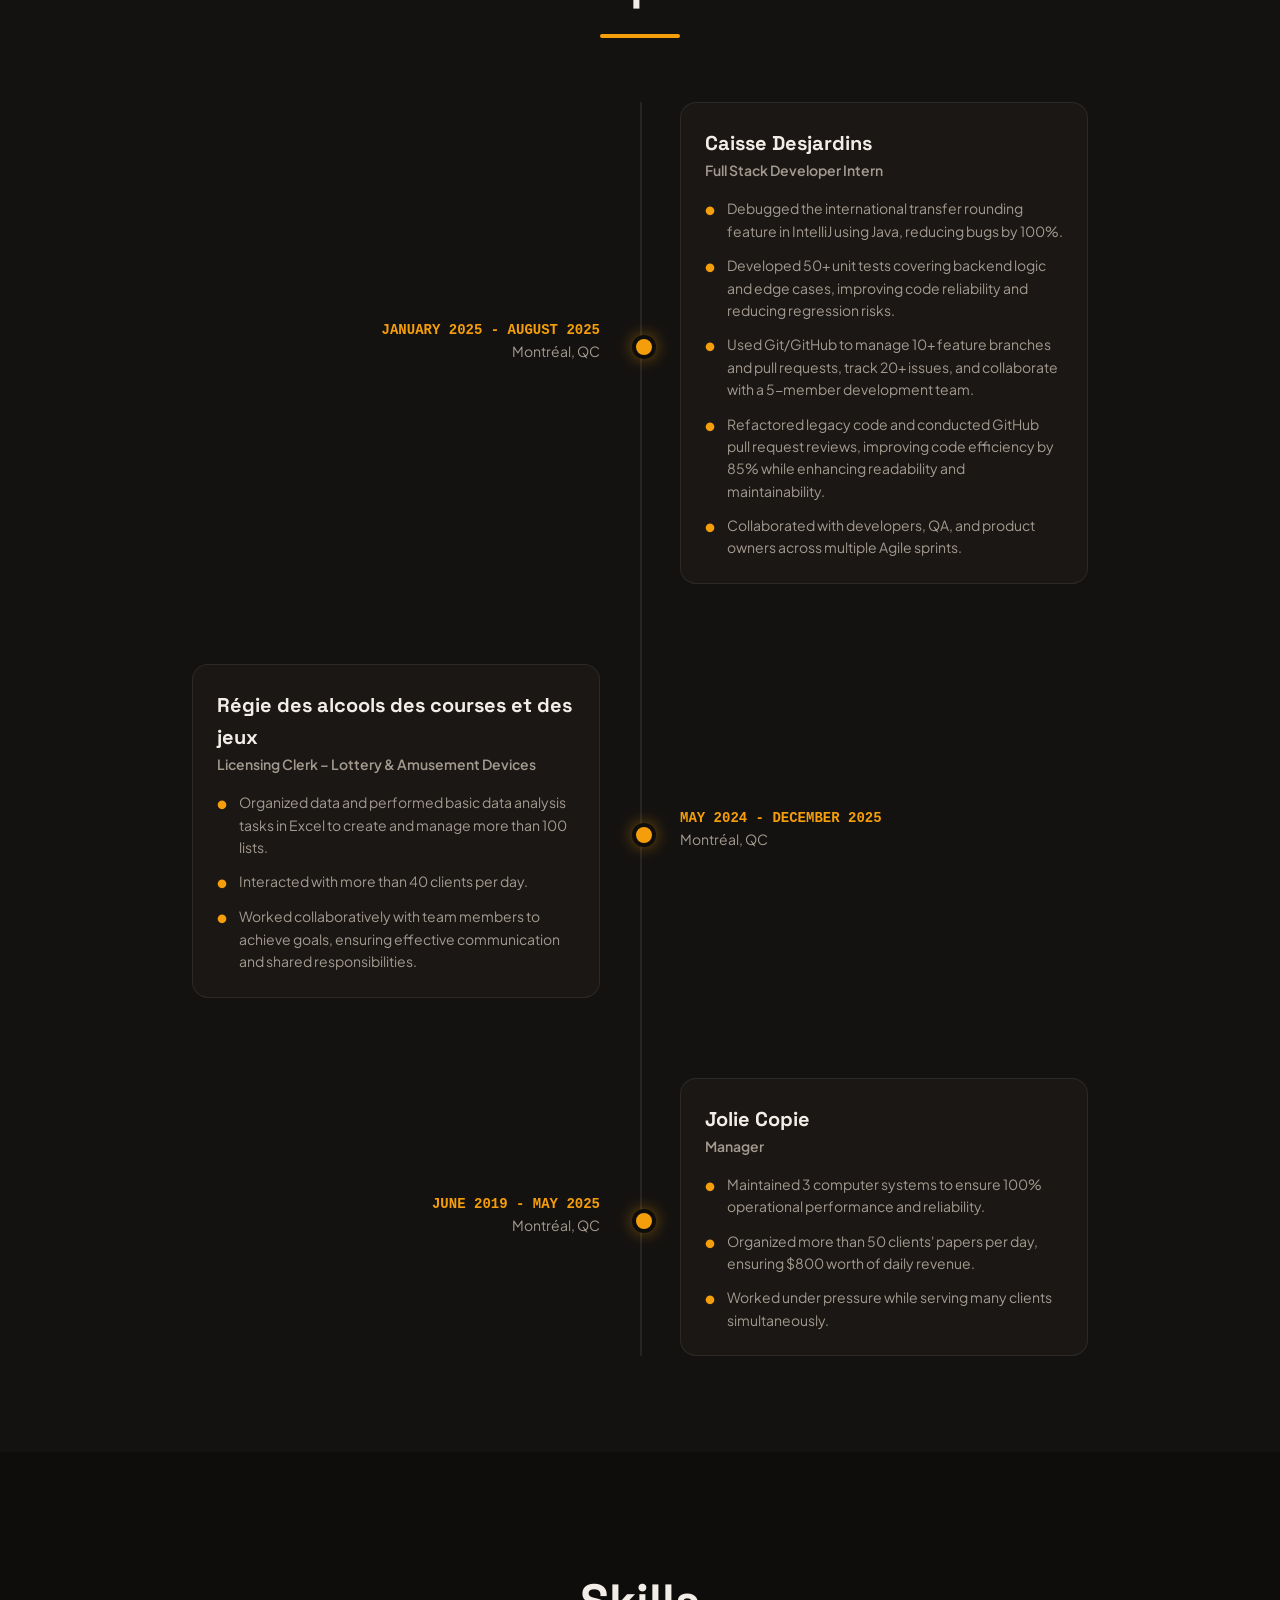
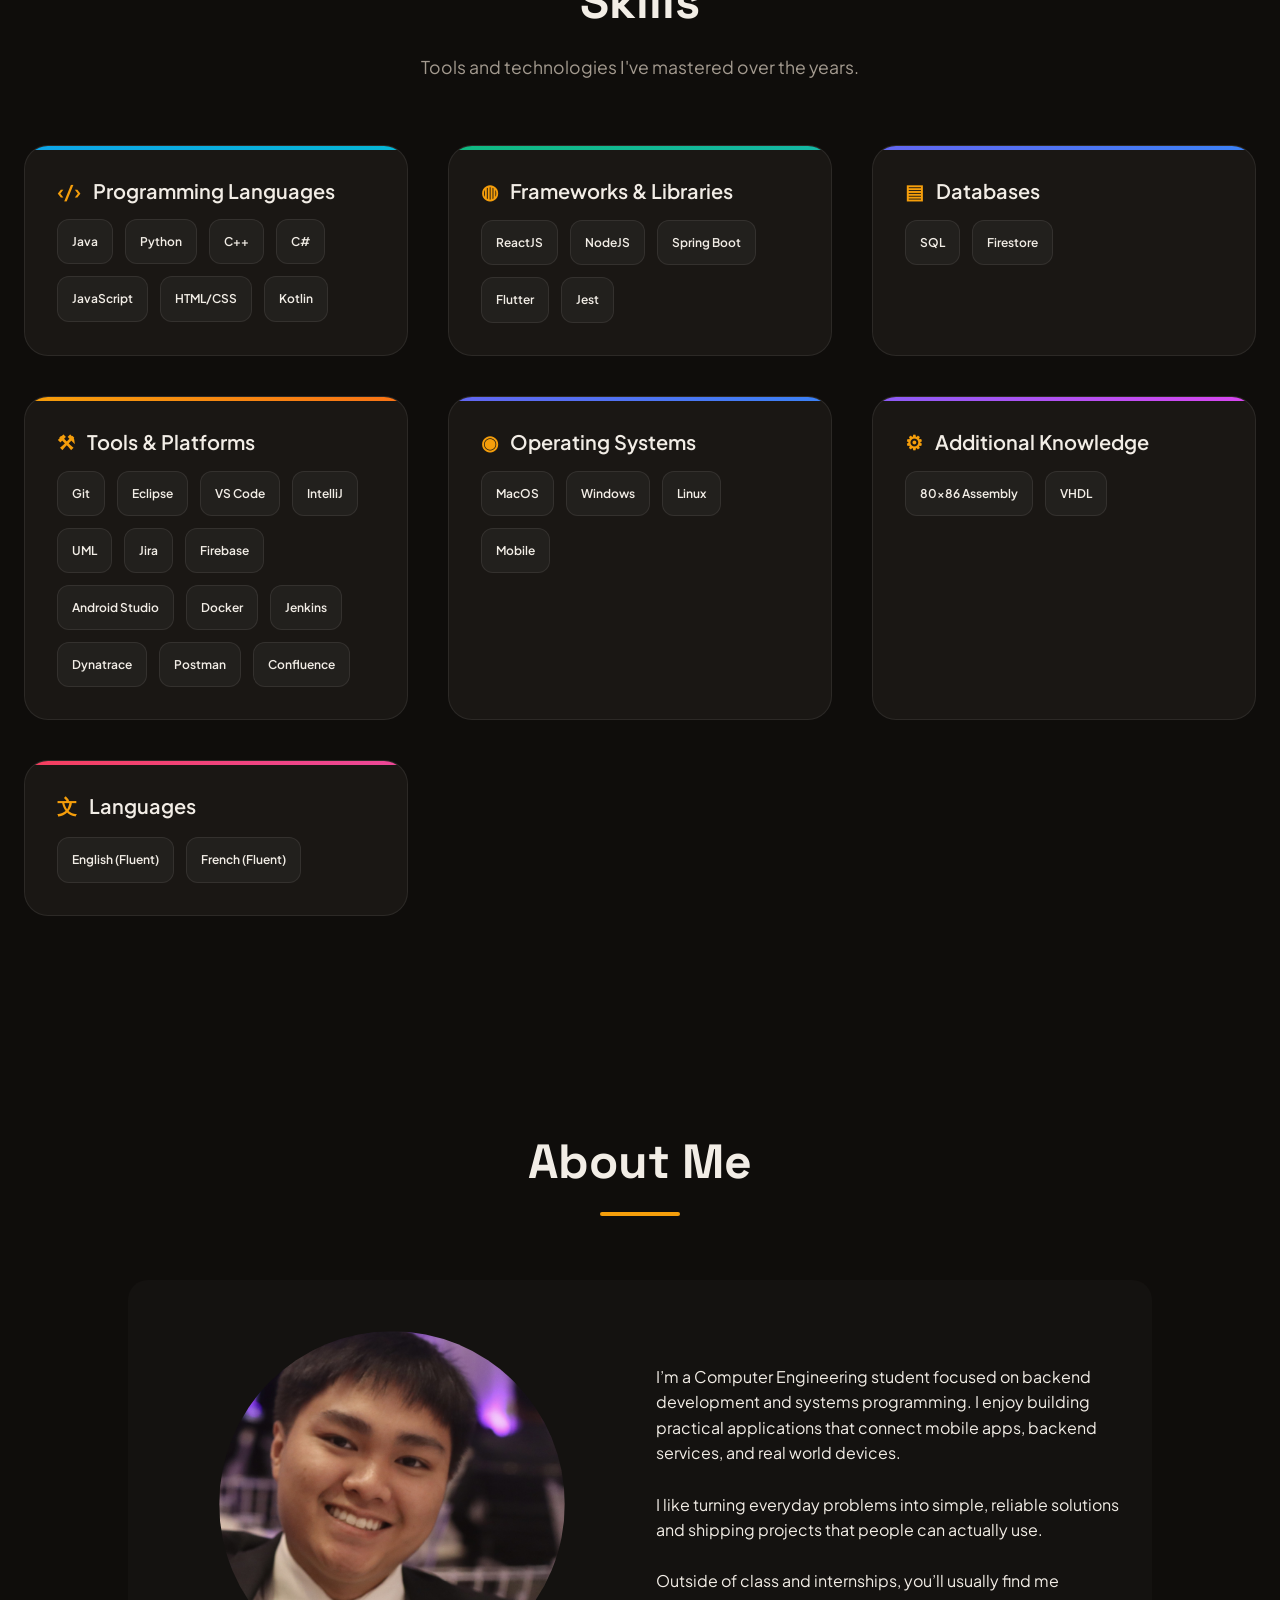
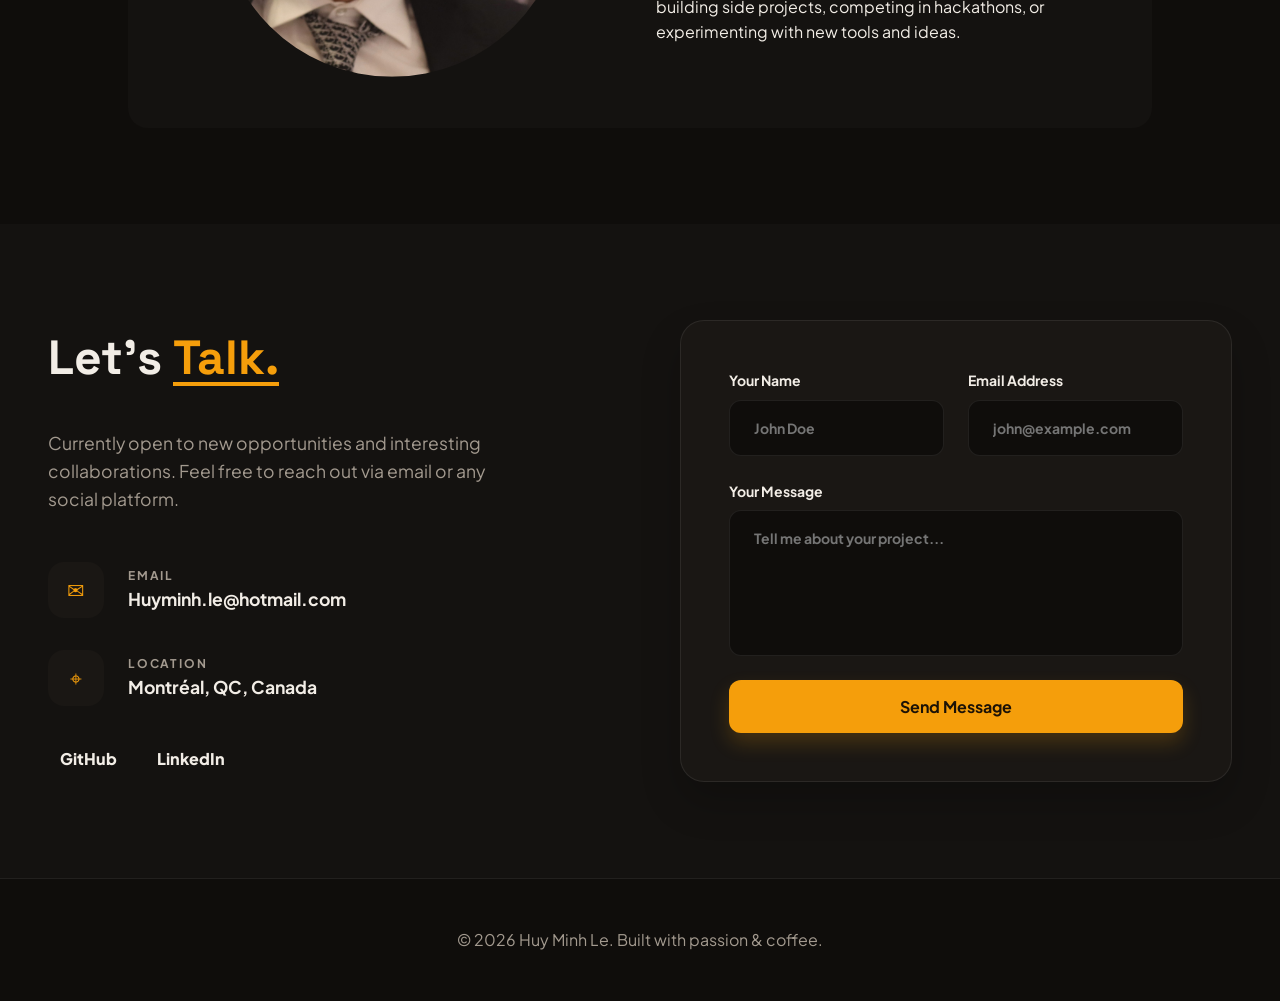
==== commit 7ec97442: "nav" ====
--- a/Minh_portfolio.html
+++ b/Minh_portfolio.html
@@ -20,24 +20,45 @@
 <body>
 
     <!-- ==================== NAVIGATION ==================== -->
-    <nav>
-        <div class="nb">
+    <nav id="nav">
+        <div class="nb" id="nb">
+            <span class="nb-glow" aria-hidden="true"></span>
+
             <div class="nr">
-                <a href="#home" class="logo">
+                <a href="#home" class="logo mag" aria-label="Back to top">
                     <i>ML</i>
                     <span>MINH</span>
                 </a>
 
-                <div class="links" id="lk"></div>
+                <div class="links" id="lk">
+                    <span class="ind" id="ind" aria-hidden="true"></span>
+                </div>
 
                 <div class="nrr">
-                    <button class="ib" id="th" aria-label="Toggle Theme">☀</button>
-                    <a class="pill" href="#">Resume</a>
-                    <button class="ib" id="burger" aria-label="Menu">☰</button>
-                </div>
-            </div>
-
-            <div id="mm"></div>
+                    <button class="ib th" id="th" aria-label="Toggle theme">
+                        <span class="sun">☀</span>
+                        <span class="moon">☾</span>
+                    </button>
+                    <a class="pill mag" href="documents/HuyMinhLe_Resume.pdf" target="_blank"><span>Resume</span></a>
+                    <button class="ib burger" id="burger" aria-label="Open menu" aria-expanded="false" aria-controls="mm">
+                        <span></span>
+                        <span></span>
+                    </button>
+                </div>
+            </div>
+
+            <div class="np" aria-hidden="true"><i id="np"></i></div>
+        </div>
+
+        <div id="mm" aria-hidden="true">
+            <div class="mm-links" id="mml"></div>
+            <div class="mm-foot">
+                <span>Huyminh.le@hotmail.com</span>
+                <div>
+                    <a href="https://github.com/minhking22" target="_blank" rel="noopener noreferrer">GitHub</a>
+                    <a href="https://www.linkedin.com/in/minh-le-22b418262" target="_blank" rel="noopener noreferrer">LinkedIn</a>
+                </div>
+            </div>
         </div>
     </nav>
 
@@ -46,7 +67,7 @@
         <div class="wrap hg">
             <div>
                 <h1>
-                    Hi! I'm <span class="gt">MINH</span>
+                    Hi! I'm <span class="gt">Minh</span>
                 </h1>
 
                 <div class="typ">
@@ -61,7 +82,8 @@
                 </p>
 
                 <div class="acts">
-                    <a class="btn" href="#">Download Resume</a>
+                    <a class="btn" href="documents/HuyMinhLe_Resume.pdf" target="_blank" download> Download Resume
+                    </a>
 
                     <div class="so">
                         <a
@@ -130,15 +152,6 @@
                             location: <span class="s">'Montréal, QC'</span>,
                         </span>
                     </div>
-
-                    <div class="ln">
-                        <s>6</s>
-                        <span class="indent">
-                            isCodeBlooded:
-                            <span class="k regular">true</span>
-                        </span>
-                    </div>
-
                     <div class="ln">
                         <s>7</s>
                         <span class="k">};</span>
@@ -197,7 +210,7 @@
 
         <div class="ab">
             <div class="ph">
-                <div>SK</div>
+                <img src="images/profile.jfif" alt="Huy Minh Le">
             </div>
 
             <p>
--- a/css/style.css
+++ b/css/style.css
@@ -1,25 +1,40 @@
 :root {
-    --bg: #f8fafc;
+    --bg: #faf6f0;
     --card: #ffffff;
-    --alt: #f1f5f9;
-    --fg: #0f172a;
-    --mut: #475569;
-    --line: rgba(15, 23, 42, 0.1);
-    --p: #0ea5e9;
-    --ph: #0284c7;
-    --t: #14b8a6;
-    --glass: rgba(255, 255, 255, 0.7);
+    --alt: #f3ece2;
+    --fg: #1c1410;
+    --mut: #6b5d52;
+    --line: rgba(28, 20, 16, 0.1);
+    --p: #c2410c;
+    --ph: #9a3412;
+    --t: #e11d48;
+    --glass: rgba(250, 246, 240, 0.72);
+    --pr: 194, 65, 12;
+    --tr: 225, 29, 72;
+    --on-p: #ffffff;
+    --card-art: linear-gradient(135deg, #7c2d12, #c2410c 60%, #ea580c);
 }
 
 .dark {
-    --bg: #020617;
-    --card: #0b1328;
-    --alt: #0a1022;
-    --fg: #ffffff;
-    --mut: #94a3b8;
-    --line: rgba(255, 255, 255, 0.09);
-    --glass: rgba(0, 0, 0, 0.4);
-}
+    --bg: #0f0d0b;  --card: #1a1714;  --alt: #141210;
+    --fg: #f2ede6;  --mut: #a39a8f;
+    --line: rgba(255,255,255,0.08);
+    --p: #f59e0b;  --ph: #d97706;  --t: #fb7185;
+    --glass: rgba(15,13,11,0.6);
+    --pr: 245, 158, 11;
+    --tr: 251, 113, 133;
+    --on-p: #1c1206;
+    --card-art: linear-gradient(135deg, #7c2d12, #78350f 55%, #1a1714);
+}
+
+/* Light-mode tweaks: readable code colors, warm soft shadows */
+html:not(.dark) .s { color: #0f766e; }
+html:not(.dark) .k { color: #9333ea; }
+html:not(.dark) .nb { box-shadow: 0 8px 30px rgba(124, 45, 18, 0.1); }
+html:not(.dark) .nb.sc { box-shadow: 0 12px 36px rgba(124, 45, 18, 0.14); }
+html:not(.dark) .code { box-shadow: 0 25px 50px rgba(124, 45, 18, 0.14); }
+html:not(.dark) .pc,
+html:not(.dark) form { box-shadow: 0 20px 40px rgba(124, 45, 18, 0.08); }
 
 /* ==================== GLOBAL ==================== */
 
@@ -68,6 +83,12 @@
 }
 
 /* ==================== NAVIGATION ==================== */
+
+@property --ang {
+    syntax: "<angle>";
+    inherits: false;
+    initial-value: 0deg;
+}
 
 nav {
     position: fixed;
@@ -76,27 +97,123 @@
     right: 0;
     z-index: 50;
     padding: 12px 24px;
+    pointer-events: none;
+}
+
+nav > * {
+    pointer-events: auto;
 }
 
 .nb {
+    --mx: 50%;
+    --my: 50%;
+    position: relative;
+    z-index: 2;
     max-width: 1280px;
     margin: auto;
     background: var(--glass);
-    backdrop-filter: blur(16px);
+    backdrop-filter: blur(18px) saturate(1.4);
+    -webkit-backdrop-filter: blur(18px) saturate(1.4);
     border: 1px solid var(--line);
     border-radius: 20px;
     box-shadow: 0 8px 32px rgba(0, 0, 0, 0.25);
+    transition:
+        transform 0.55s cubic-bezier(0.77, 0, 0.18, 1),
+        max-width 0.55s cubic-bezier(0.77, 0, 0.18, 1),
+        border-radius 0.4s,
+        box-shadow 0.4s,
+        background 0.4s;
+    animation: nbIn 0.9s cubic-bezier(0.16, 1, 0.3, 1) both;
+}
+
+@keyframes nbIn {
+    from {
+        transform: translateY(-140%) scale(0.92);
+        opacity: 0;
+    }
+}
+
+/* rotating gradient edge */
+.nb::before {
+    content: "";
+    position: absolute;
+    inset: -1px;
+    padding: 1px;
+    border-radius: inherit;
+    background: conic-gradient(
+        from var(--ang),
+        transparent 0 62%,
+        rgba(var(--pr), 0.9) 75%,
+        rgba(var(--tr), 0.9) 85%,
+        transparent 95%
+    );
+    -webkit-mask:
+        linear-gradient(#000 0 0) content-box,
+        linear-gradient(#000 0 0);
+    -webkit-mask-composite: xor;
+    mask-composite: exclude;
+    animation: spin 6s linear infinite;
+    opacity: 0.7;
+    pointer-events: none;
+}
+
+@keyframes spin {
+    to {
+        --ang: 360deg;
+    }
+}
+
+/* cursor spotlight */
+.nb-glow {
+    position: absolute;
+    inset: 0;
+    border-radius: inherit;
+    background: radial-gradient(
+        260px circle at var(--mx) var(--my),
+        rgba(var(--pr), 0.2),
+        transparent 65%
+    );
+    opacity: 0;
+    transition: opacity 0.4s;
+    pointer-events: none;
+}
+
+.nb:hover .nb-glow {
+    opacity: 1;
+}
+
+.nb.sc {
+    max-width: 1080px;
+    border-radius: 99px;
+    box-shadow:
+        0 12px 40px rgba(0, 0, 0, 0.35),
+        0 0 0 1px rgba(var(--pr), 0.08);
+}
+
+.nb.hid {
+    transform: translateY(calc(-100% - 24px));
 }
 
 .nr {
+    position: relative;
     display: flex;
     align-items: center;
     justify-content: space-between;
     padding: 12px 24px;
+    transition: padding 0.4s;
+}
+
+.nb.sc .nr {
+    padding: 8px 10px 8px 14px;
+}
+
+.mag {
+    display: inline-flex;
+    transition: transform 0.35s cubic-bezier(0.34, 1.56, 0.64, 1);
+    will-change: transform;
 }
 
 .logo {
-    display: flex;
     align-items: center;
     gap: 12px;
     font: 700 1.1rem "Space Grotesk";
@@ -106,26 +223,44 @@
     width: 36px;
     height: 36px;
     border-radius: 12px;
-    background: var(--p);
+    background: linear-gradient(135deg, var(--p), var(--t));
     display: grid;
     place-items: center;
-    color: #fff;
+    color: var(--on-p);
     font-style: normal;
     font-size: 0.9rem;
-    box-shadow: 0 0 15px rgba(14, 165, 233, 0.4);
+    box-shadow: 0 0 15px rgba(var(--pr), 0.4);
+    transition: transform 0.6s cubic-bezier(0.34, 1.56, 0.64, 1), border-radius 0.4s;
+}
+
+.logo:hover i {
+    transform: rotate(-12deg) scale(1.08);
+    border-radius: 50%;
+}
+
+.logo span {
+    letter-spacing: 0.08em;
 }
 
 .links {
-    display: flex;
-    gap: 40px;
+    position: relative;
+    display: flex;
+    gap: 4px;
+    padding: 4px;
+    border-radius: 99px;
 }
 
 .links a {
+    position: relative;
+    z-index: 1;
+    padding: 8px 16px;
+    border-radius: 99px;
     color: var(--mut);
     font-size: 15px;
     font-weight: 500;
     text-transform: capitalize;
-    transition: 0.3s;
+    white-space: nowrap;
+    transition: color 0.3s;
 }
 
 .links a:hover,
@@ -137,6 +272,41 @@
     font-weight: 600;
 }
 
+/* sliding liquid indicator */
+.ind {
+    position: absolute;
+    top: 4px;
+    bottom: 4px;
+    left: 0;
+    width: 0;
+    border-radius: 99px;
+    background: rgba(var(--pr), 0.14);
+    border: 1px solid rgba(var(--pr), 0.35);
+    box-shadow:
+        0 0 18px rgba(var(--pr), 0.25),
+        inset 0 0 12px rgba(var(--pr), 0.15);
+    transform: translateX(var(--x, 0));
+    opacity: 0;
+    transition:
+        transform 0.5s cubic-bezier(0.34, 1.4, 0.64, 1),
+        width 0.5s cubic-bezier(0.34, 1.4, 0.64, 1),
+        opacity 0.3s;
+    pointer-events: none;
+}
+
+.ind::after {
+    content: "";
+    position: absolute;
+    left: 50%;
+    bottom: -7px;
+    width: 4px;
+    height: 4px;
+    margin-left: -2px;
+    border-radius: 50%;
+    background: var(--p);
+    box-shadow: 0 0 8px var(--p);
+}
+
 .nrr {
     display: flex;
     align-items: center;
@@ -144,6 +314,7 @@
 }
 
 .ib {
+    position: relative;
     background: none;
     border: 0;
     color: var(--fg);
@@ -152,40 +323,265 @@
     padding: 8px;
 }
 
+/* theme button */
+.th {
+    width: 40px;
+    height: 40px;
+    border-radius: 50%;
+    overflow: hidden;
+    transition: background 0.3s;
+}
+
+.th:hover {
+    background: rgba(var(--pr), 0.12);
+}
+
+.th span {
+    position: absolute;
+    inset: 0;
+    display: grid;
+    place-items: center;
+    transition: transform 0.6s cubic-bezier(0.34, 1.56, 0.64, 1), opacity 0.4s;
+}
+
+.th .moon,
+.dark .th .sun {
+    transform: translateY(0) rotate(0);
+    opacity: 1;
+}
+
+.th .sun,
+.dark .th .moon {
+    transform: translateY(120%) rotate(90deg);
+    opacity: 0;
+}
+
+.dark .th .moon {
+    transform: translateY(-120%) rotate(-90deg);
+}
+
+/* resume pill with shine sweep */
 .pill {
-    background: var(--p);
-    color: #fff;
+    position: relative;
+    overflow: hidden;
+    background: linear-gradient(135deg, var(--p), var(--ph));
+    color: var(--on-p);
     padding: 10px 26px;
     border-radius: 99px;
     font-weight: 700;
     font-size: 14px;
-    box-shadow: 0 0 20px rgba(14, 165, 233, 0.3);
-    transition: 0.3s;
+    box-shadow: 0 0 20px rgba(var(--pr), 0.3);
+}
+
+.pill::after {
+    content: "";
+    position: absolute;
+    top: 0;
+    left: -60%;
+    width: 40%;
+    height: 100%;
+    background: linear-gradient(90deg, transparent, rgba(255, 255, 255, 0.55), transparent);
+    transform: skewX(-20deg);
+    animation: shine 4.5s ease-in-out infinite;
 }
 
 .pill:hover {
-    background: var(--ph);
-}
-
-#burger {
+    box-shadow: 0 0 34px rgba(var(--pr), 0.6);
+}
+
+@keyframes shine {
+    0%, 70% {
+        left: -60%;
+    }
+    100% {
+        left: 130%;
+    }
+}
+
+/* scroll progress */
+.np {
+    position: absolute;
+    left: 20px;
+    right: 20px;
+    bottom: -1px;
+    height: 2px;
+    overflow: hidden;
+    border-radius: 2px;
+    pointer-events: none;
+}
+
+.np i {
+    display: block;
+    height: 100%;
+    background: linear-gradient(90deg, var(--p), var(--t));
+    box-shadow: 0 0 10px var(--p);
+    transform-origin: left;
+    transform: scaleX(0);
+}
+
+/* burger -> X */
+.burger {
     display: none;
-}
-
+    width: 40px;
+    height: 40px;
+}
+
+.burger span {
+    position: absolute;
+    left: 10px;
+    right: 10px;
+    height: 2px;
+    border-radius: 2px;
+    background: currentColor;
+    transition: transform 0.45s cubic-bezier(0.77, 0, 0.18, 1), top 0.45s cubic-bezier(0.77, 0, 0.18, 1);
+}
+
+.burger span:nth-child(1) {
+    top: 15px;
+}
+
+.burger span:nth-child(2) {
+    top: 23px;
+    right: 16px;
+}
+
+.menu-open .burger span:nth-child(1) {
+    top: 19px;
+    transform: rotate(45deg);
+}
+
+.menu-open .burger span:nth-child(2) {
+    top: 19px;
+    right: 10px;
+    transform: rotate(-45deg);
+}
+
+/* full-screen mobile menu */
 #mm {
-    display: none;
+    --cx: 100%;
+    --cy: 0%;
+    position: fixed;
+    inset: 0;
+    z-index: 1;
+    display: flex;
     flex-direction: column;
-    align-items: center;
+    justify-content: center;
+    padding: 110px 32px 40px;
+    background:
+        radial-gradient(600px 400px at 0% 100%, rgba(var(--tr), 0.22), transparent 60%),
+        radial-gradient(600px 400px at 100% 0%, rgba(var(--pr), 0.25), transparent 60%),
+        var(--bg);
+    clip-path: circle(0 at var(--cx) var(--cy));
+    visibility: hidden;
+    transition:
+        clip-path 0.75s cubic-bezier(0.77, 0, 0.18, 1),
+        visibility 0s 0.75s;
+}
+
+.menu-open #mm {
+    clip-path: circle(150% at var(--cx) var(--cy));
+    visibility: visible;
+    transition: clip-path 0.75s cubic-bezier(0.77, 0, 0.18, 1);
+}
+
+.mm-links {
+    display: flex;
+    flex-direction: column;
+    gap: 6px;
+}
+
+.mm-links a {
+    display: flex;
+    align-items: baseline;
+    gap: 16px;
+    font: 700 clamp(2.4rem, 11vw, 4rem) / 1.15 "Space Grotesk", sans-serif;
+    text-transform: capitalize;
+    color: var(--mut);
+    opacity: 0;
+    transform: translateY(40px) skewY(4deg);
+    transition: opacity 0.3s, transform 0.3s, color 0.3s;
+}
+
+.mm-links a small {
+    font: 500 0.8rem ui-monospace, monospace;
+    color: var(--p);
+}
+
+.mm-links a.on,
+.mm-links a:hover {
+    color: var(--fg);
+}
+
+.mm-links a.on::after {
+    content: "";
+    width: 10px;
+    height: 10px;
+    border-radius: 50%;
+    background: var(--p);
+    box-shadow: 0 0 14px var(--p);
+    align-self: center;
+}
+
+.menu-open .mm-links a {
+    opacity: 1;
+    transform: none;
+    transition:
+        opacity 0.6s calc(0.25s + var(--i) * 0.06s),
+        transform 0.8s cubic-bezier(0.16, 1, 0.3, 1) calc(0.25s + var(--i) * 0.06s),
+        color 0.3s;
+}
+
+.mm-foot {
+    margin-top: auto;
+    display: flex;
+    flex-wrap: wrap;
+    justify-content: space-between;
+    gap: 12px;
+    padding-top: 24px;
+    border-top: 1px solid var(--line);
+    color: var(--mut);
+    font-size: 14px;
+    opacity: 0;
+    transition: opacity 0.3s;
+}
+
+.mm-foot div {
+    display: flex;
     gap: 20px;
-    padding: 20px;
-    border-top: 1px solid var(--line);
-}
-
-#mm.open {
-    display: flex;
-}
-
-#mm a {
-    color: var(--mut);
+    font-weight: 700;
+    color: var(--fg);
+}
+
+.menu-open .mm-foot {
+    opacity: 1;
+    transition: opacity 0.6s 0.6s;
+}
+
+body.menu-open {
+    overflow: hidden;
+}
+
+/* circular theme reveal */
+::view-transition-old(root),
+::view-transition-new(root) {
+    animation: none;
+    mix-blend-mode: normal;
+}
+
+@media (prefers-reduced-motion: reduce) {
+    .nb,
+    .nb::before,
+    .pill::after {
+        animation: none;
+    }
+
+    .nb,
+    .ind,
+    .mag,
+    #mm,
+    .mm-links a {
+        transition: none !important;
+    }
 }
 
 /* ==================== HOME ==================== */
@@ -200,12 +596,12 @@
     background:
         radial-gradient(
             900px 500px at 0% 20%,
-            rgba(14, 165, 233, 0.22),
+            rgba(var(--pr), 0.22),
             transparent 60%
         ),
         radial-gradient(
             800px 500px at 100% 80%,
-            rgba(20, 184, 166, 0.2),
+            rgba(var(--tr), 0.2),
             transparent 60%
         );
 }
@@ -226,7 +622,7 @@
 }
 
 .gt {
-    background: linear-gradient(90deg, #0ea5e9, #14b8a6);
+    background: linear-gradient(90deg, var(--p), var(--t));
     -webkit-background-clip: text;
     background-clip: text;
     color: transparent;
@@ -275,11 +671,11 @@
 
 .btn {
     background: var(--p);
-    color: #fff;
+    color: var(--on-p);
     padding: 16px 40px;
     border-radius: 16px;
     font-weight: 700;
-    box-shadow: 0 10px 40px rgba(14, 165, 233, 0.4);
+    box-shadow: 0 10px 40px rgba(var(--pr), 0.4);
     transition: 0.3s;
 }
 
@@ -305,7 +701,7 @@
 }
 
 .so a:hover {
-    background: rgba(14, 165, 233, 0.25);
+    background: rgba(var(--pr), 0.25);
     transform: scale(1.1);
 }
 
@@ -475,7 +871,7 @@
 
 .pc:hover {
     transform: translateY(-8px);
-    border-color: rgba(14, 165, 233, 0.5);
+    border-color: rgba(var(--pr), 0.5);
 }
 
 .pi {
@@ -484,12 +880,68 @@
     place-items: center;
     font: 700 1.6rem "Space Grotesk";
     color: rgba(255, 255, 255, 0.85);
-    background: linear-gradient(
-        135deg,
-        #0c4a6e,
-        #134e4a 60%,
-        #0f172a
-    );
+    background: var(--card-art);
+}
+
+.pi-vid {
+    position: relative;
+    overflow: hidden;
+    background: #000;
+}
+
+.pi-vid video {
+    position: absolute;
+    inset: 0;
+    width: 100%;
+    height: 100%;
+    object-fit: cover;
+    transition: transform 0.6s cubic-bezier(0.16, 1, 0.3, 1);
+}
+
+.pi-vid::after {
+    content: "";
+    position: absolute;
+    inset: 0;
+    background: linear-gradient(to top, rgba(0, 0, 0, 0.35), transparent 40%);
+    pointer-events: none;
+}
+
+.pc:hover .pi-vid video {
+    transform: scale(1.05);
+}
+
+.live {
+    position: absolute;
+    z-index: 1;
+    left: 14px;
+    bottom: 12px;
+    display: flex;
+    align-items: center;
+    gap: 8px;
+    padding: 5px 12px;
+    border-radius: 99px;
+    background: rgba(0, 0, 0, 0.55);
+    backdrop-filter: blur(8px);
+    color: #fff;
+    font: 700 11px "Plus Jakarta Sans", sans-serif;
+    letter-spacing: 0.12em;
+    text-transform: uppercase;
+}
+
+.live i {
+    width: 7px;
+    height: 7px;
+    border-radius: 50%;
+    background: var(--p);
+    box-shadow: 0 0 8px var(--p);
+    animation: pulse 1.6s ease-in-out infinite;
+}
+
+@keyframes pulse {
+    50% {
+        opacity: 0.3;
+        transform: scale(0.7);
+    }
 }
 
 .pb {
@@ -563,7 +1015,7 @@
     text-align: center;
     margin-top: 24px;
     padding: 12px;
-    border: 1px solid rgba(14, 165, 233, 0.4);
+    border: 1px solid rgba(var(--pr), 0.4);
     border-radius: 12px;
     color: var(--p);
     font-size: 12px;
@@ -574,8 +1026,8 @@
 }
 
 .vp a:hover {
-    background: rgba(14, 165, 233, 0.1);
-    box-shadow: 0 0 18px rgba(14, 165, 233, 0.22);
+    background: rgba(var(--pr), 0.1);
+    box-shadow: 0 0 18px rgba(var(--pr), 0.22);
 }
 
 .add {
@@ -677,7 +1129,7 @@
     border-radius: 50%;
     background: var(--p);
     border: 4px solid var(--bg);
-    box-shadow: 0 0 15px rgba(14, 165, 233, 0.45);
+    box-shadow: 0 0 15px rgba(var(--pr), 0.45);
     z-index: 2;
 }
 
@@ -702,7 +1154,7 @@
 }
 
 .jc:hover {
-    border-color: rgba(14, 165, 233, 0.4);
+    border-color: rgba(var(--pr), 0.4);
 }
 
 .jc h3 {
@@ -763,8 +1215,8 @@
 
 .sk:hover {
     transform: scale(1.03);
-    border-color: rgba(14, 165, 233, 0.4);
-    box-shadow: 0 14px 34px rgba(14, 165, 233, 0.25);
+    border-color: rgba(var(--pr), 0.4);
+    box-shadow: 0 14px 34px rgba(var(--pr), 0.25);
 }
 
 .sk::before {
@@ -831,16 +1283,14 @@
     place-items: center;
 }
 
-.ab .ph div {
+.ab .ph img {
+    display: block;
     width: 100%;
     max-width: 24rem;
     aspect-ratio: 1;
     border-radius: 50%;
-    background: linear-gradient(135deg, #0ea5e9, #14b8a6);
-    display: grid;
-    place-items: center;
-    font: 800 4rem "Space Grotesk";
-    color: #fff;
+    object-fit: cover;
+    transform: scale(0.9);
 }
 
 .ab p {
@@ -971,12 +1421,12 @@
 form button {
     padding: 16px;
     background: var(--p);
-    color: #fff;
+    color: var(--on-p);
     border: 0;
     border-radius: 12px;
     font: 700 1rem "Plus Jakarta Sans";
     cursor: pointer;
-    box-shadow: 0 10px 20px rgba(14, 165, 233, 0.2);
+    box-shadow: 0 10px 20px rgba(var(--pr), 0.2);
     transition: 0.3s;
 }
 
@@ -1022,8 +1472,22 @@
         display: none;
     }
 
-    #burger {
+    .burger {
         display: block;
+    }
+}
+
+@media (max-width: 420px) {
+    nav {
+        padding: 10px 12px;
+    }
+
+    .logo span {
+        display: none;
+    }
+
+    .pill {
+        padding: 9px 18px;
     }
 }
 
